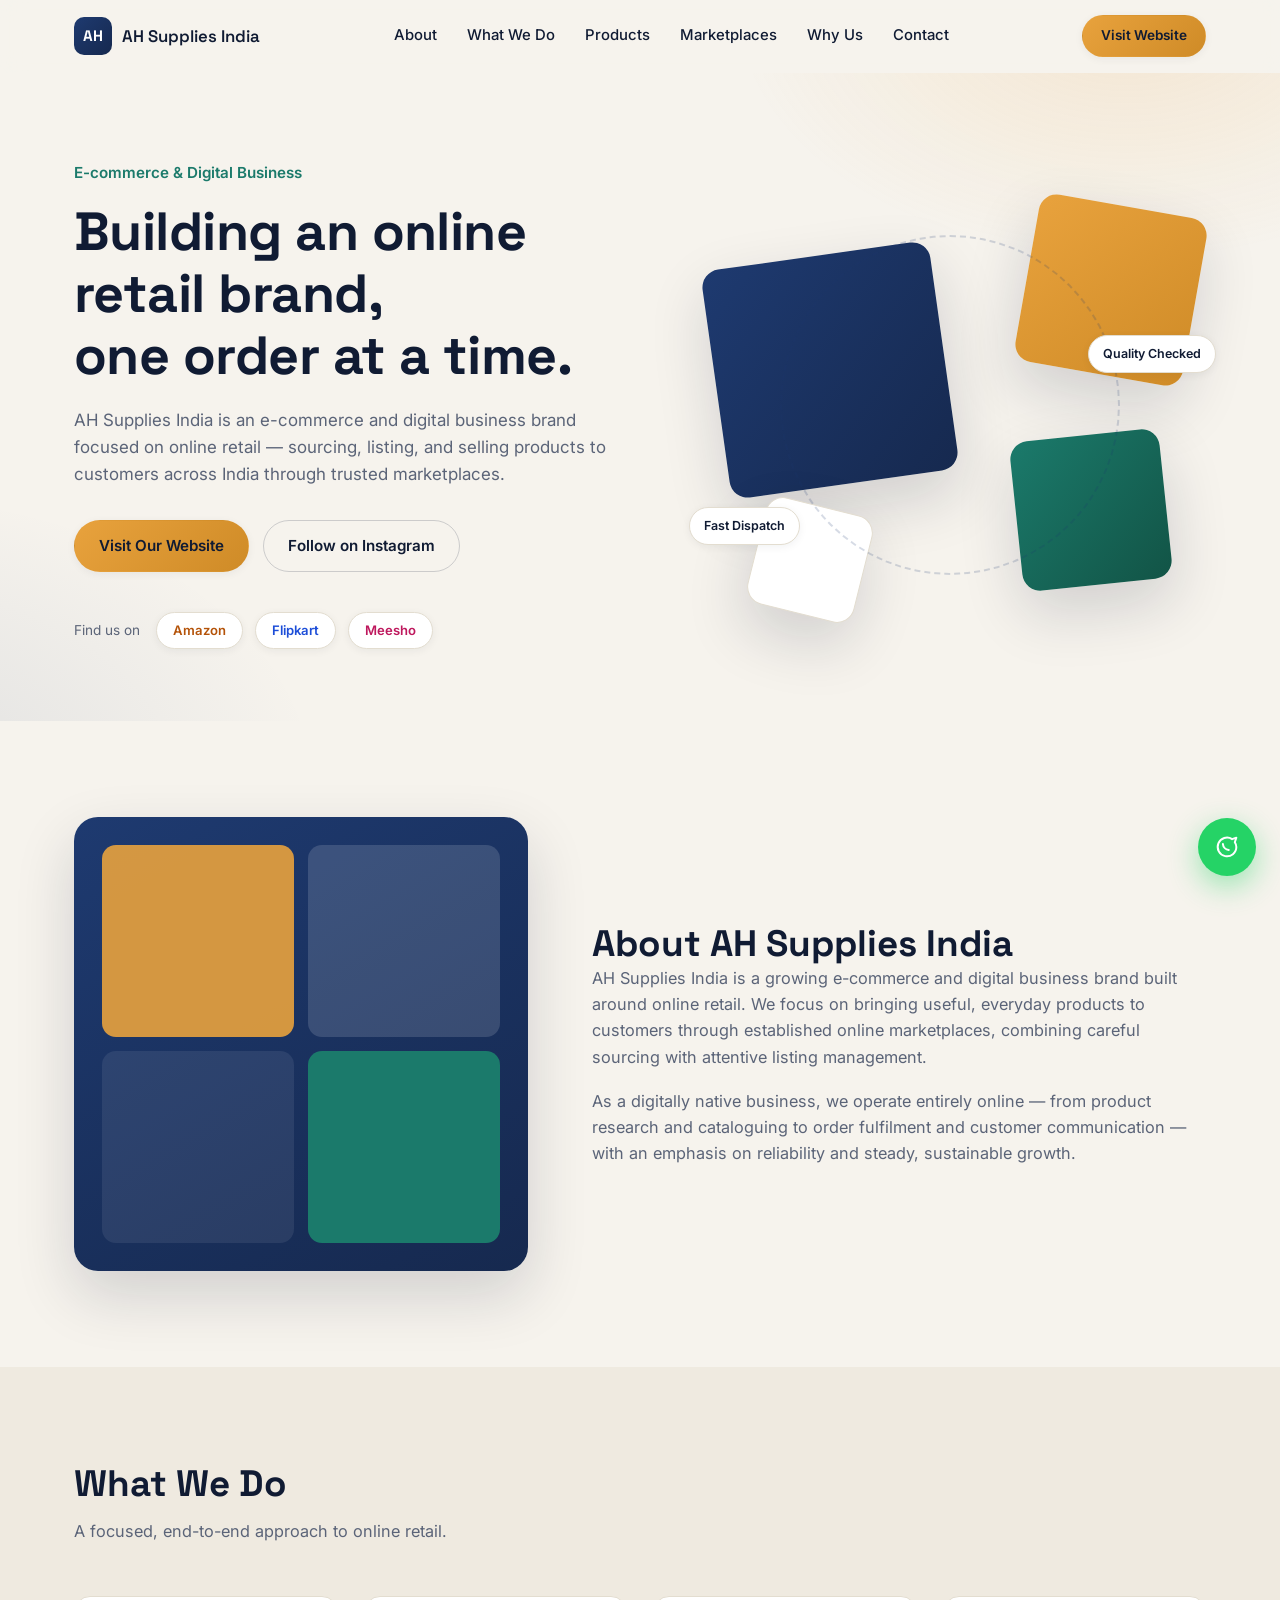
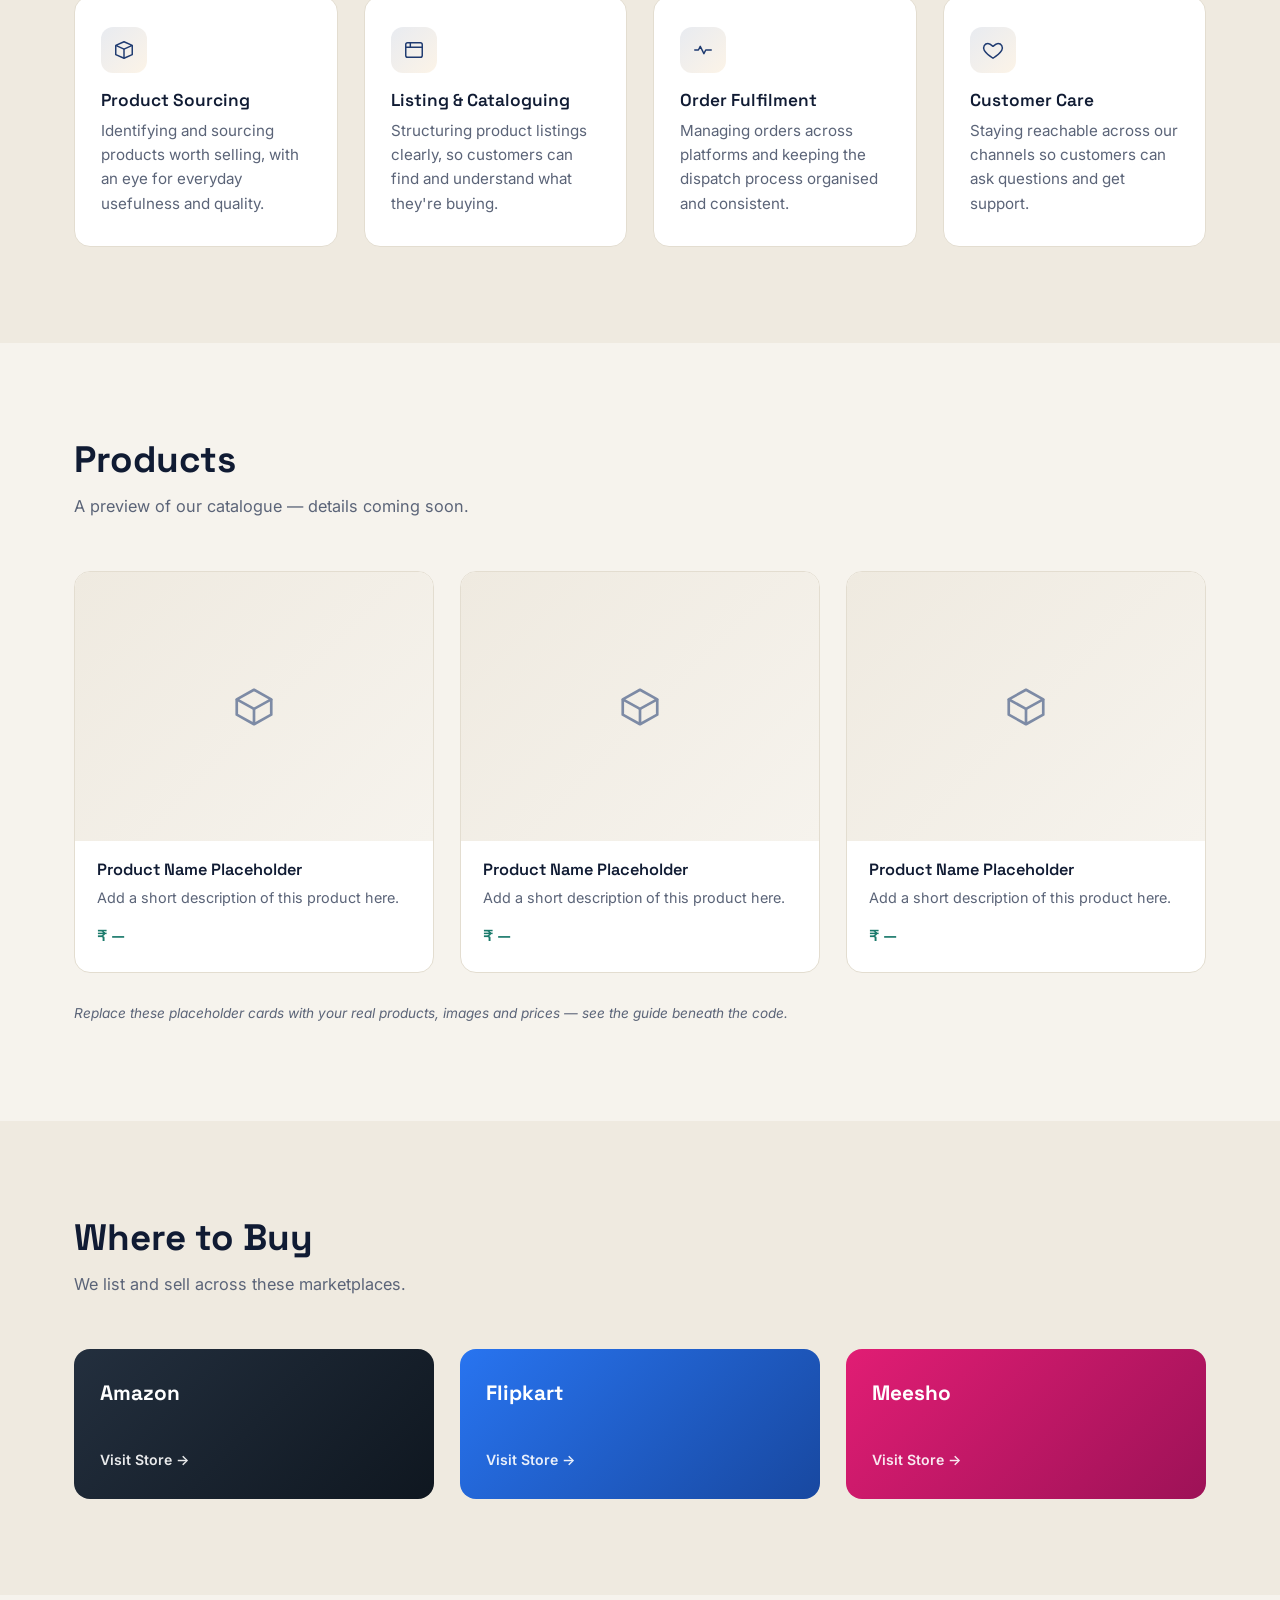
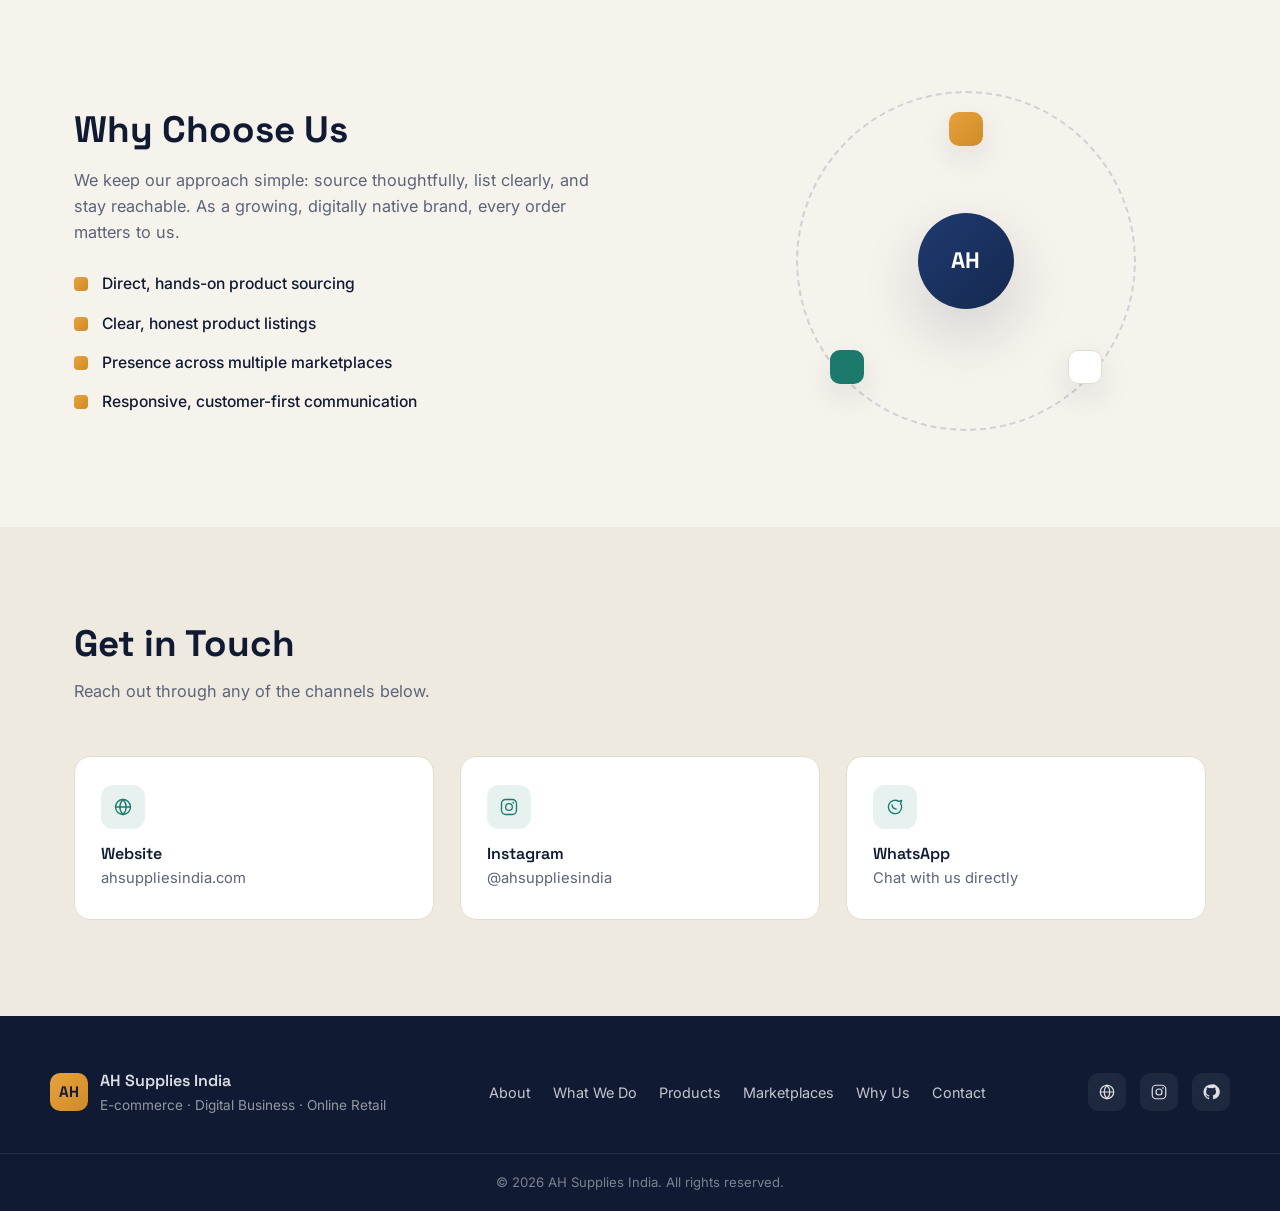
==== index.html @ 6219dcdc "Add files via upload" ====
<!DOCTYPE html>
<html lang="en">
<head>
<meta charset="UTF-8">
<meta name="viewport" content="width=device-width, initial-scale=1.0">
<title>AH Supplies India | E-commerce · Digital Business · Online Retail</title>
<meta name="description" content="AH Supplies India — an e-commerce and digital business brand focused on online retail across leading marketplaces.">

<link rel="preconnect" href="https://fonts.googleapis.com">
<link rel="preconnect" href="https://fonts.gstatic.com" crossorigin>
<link href="https://fonts.googleapis.com/css2?family=Space+Grotesk:wght@500;600;700&family=Inter:wght@400;500;600;700&display=swap" rel="stylesheet">

<link rel="stylesheet" href="style.css">
</head>
<body>

<!-- ================= NAVBAR ================= -->
<header class="navbar" id="navbar">
  <div class="container navbar__inner">
    <a href="#top" class="brand">
      <span class="brand__mark">AH</span>
      <span class="brand__name">AH Supplies India</span>
    </a>

    <nav class="nav-links" id="navLinks">
      <a href="#about">About</a>
      <a href="#what-we-do">What We Do</a>
      <a href="#products">Products</a>
      <a href="#marketplaces">Marketplaces</a>
      <a href="#why-us">Why Us</a>
      <a href="#contact">Contact</a>
    </nav>

    <div class="navbar__actions">
      <a href="https://ahsuppliesindia.com/" target="_blank" rel="noopener" class="btn btn--primary btn--sm">Visit Website</a>
      <button class="nav-toggle" id="navToggle" aria-label="Toggle menu" aria-expanded="false">
        <span></span><span></span><span></span>
      </button>
    </div>
  </div>
</header>

<main id="top">

  <!-- ================= HERO ================= -->
  <section class="hero">
    <div class="container hero__inner">
      <div class="hero__content reveal">
        <p class="hero__eyebrow">E-commerce &amp; Digital Business</p>
        <h1 class="hero__title">
          Building an online retail brand,<br>
          one order at a time.
        </h1>
        <p class="hero__subtitle">
          AH Supplies India is an e-commerce and digital business brand focused on
          online retail — sourcing, listing, and selling products to customers
          across India through trusted marketplaces.
        </p>
        <div class="hero__ctas">
          <a href="https://ahsuppliesindia.com/" target="_blank" rel="noopener" class="btn btn--primary">
            Visit Our Website
          </a>
          <a href="https://www.instagram.com/ahsuppliesindia/" target="_blank" rel="noopener" class="btn btn--ghost">
            Follow on Instagram
          </a>
        </div>

        <div class="hero__platforms">
          <span class="hero__platforms-label">Find us on</span>
          <div class="platform-chip platform-chip--amazon">Amazon</div>
          <div class="platform-chip platform-chip--flipkart">Flipkart</div>
          <div class="platform-chip platform-chip--meesho">Meesho</div>
        </div>
      </div>

      <div class="hero__art reveal" aria-hidden="true">
        <div class="stack">
          <div class="box box--a"></div>
          <div class="box box--b"></div>
          <div class="box box--c"></div>
          <div class="box box--d"></div>
          <div class="ring"></div>
          <div class="tag tag--1">Fast Dispatch</div>
          <div class="tag tag--2">Quality Checked</div>
        </div>
      </div>
    </div>
  </section>

  <!-- ================= ABOUT ================= -->
  <section class="section" id="about">
    <div class="container about__grid">
      <div class="about__figure reveal" aria-hidden="true">
        <div class="figure-frame">
          <div class="figure-grid">
            <span></span><span></span><span></span><span></span>
          </div>
        </div>
      </div>
      <div class="about__text reveal">
        <h2 class="section__title">About AH Supplies India</h2>
        <p>
          AH Supplies India is a growing e-commerce and digital business brand
          built around online retail. We focus on bringing useful, everyday
          products to customers through established online marketplaces,
          combining careful sourcing with attentive listing management.
        </p>
        <p>
          As a digitally native business, we operate entirely online —
          from product research and cataloguing to order fulfilment and
          customer communication — with an emphasis on reliability and
          steady, sustainable growth.
        </p>
      </div>
    </div>
  </section>

  <!-- ================= WHAT WE DO ================= -->
  <section class="section section--alt" id="what-we-do">
    <div class="container">
      <div class="section__head reveal">
        <h2 class="section__title">What We Do</h2>
        <p class="section__lede">A focused, end-to-end approach to online retail.</p>
      </div>

      <div class="grid grid--4">
        <div class="card reveal">
          <div class="card__icon" aria-hidden="true">
            <svg viewBox="0 0 24 24" fill="none"><path d="M3 7l9-4 9 4-9 4-9-4Z" stroke="currentColor" stroke-width="1.6" stroke-linejoin="round"/><path d="M3 7v10l9 4 9-4V7" stroke="currentColor" stroke-width="1.6" stroke-linejoin="round"/><path d="M12 11v10" stroke="currentColor" stroke-width="1.6"/></svg>
          </div>
          <h3>Product Sourcing</h3>
          <p>Identifying and sourcing products worth selling, with an eye for everyday usefulness and quality.</p>
        </div>

        <div class="card reveal">
          <div class="card__icon" aria-hidden="true">
            <svg viewBox="0 0 24 24" fill="none"><rect x="3" y="4" width="18" height="16" rx="2" stroke="currentColor" stroke-width="1.6"/><path d="M3 9h18M8 4v5" stroke="currentColor" stroke-width="1.6"/></svg>
          </div>
          <h3>Listing &amp; Cataloguing</h3>
          <p>Structuring product listings clearly, so customers can find and understand what they're buying.</p>
        </div>

        <div class="card reveal">
          <div class="card__icon" aria-hidden="true">
            <svg viewBox="0 0 24 24" fill="none"><path d="M3 12h4l2-4 4 8 2-4h6" stroke="currentColor" stroke-width="1.6" stroke-linecap="round" stroke-linejoin="round"/></svg>
          </div>
          <h3>Order Fulfilment</h3>
          <p>Managing orders across platforms and keeping the dispatch process organised and consistent.</p>
        </div>

        <div class="card reveal">
          <div class="card__icon" aria-hidden="true">
            <svg viewBox="0 0 24 24" fill="none"><path d="M12 21s-7-4.35-9.5-8.5C.5 8.5 3 5 6.5 5c2 0 3.2 1 5.5 3 2.3-2 3.5-3 5.5-3 3.5 0 6 3.5 4 7.5C19 16.65 12 21 12 21Z" stroke="currentColor" stroke-width="1.6" stroke-linejoin="round"/></svg>
          </div>
          <h3>Customer Care</h3>
          <p>Staying reachable across our channels so customers can ask questions and get support.</p>
        </div>
      </div>
    </div>
  </section>

  <!-- ================= PRODUCTS ================= -->
  <section class="section" id="products">
    <div class="container">
      <div class="section__head reveal">
        <h2 class="section__title">Products</h2>
        <p class="section__lede">A preview of our catalogue — details coming soon.</p>
      </div>

      <div class="grid grid--3">
        <div class="product-card reveal">
          <div class="product-card__img" aria-hidden="true">
            <svg viewBox="0 0 24 24" fill="none"><path d="M21 8 12 3 3 8l9 5 9-5Z" stroke="currentColor" stroke-width="1.4" stroke-linejoin="round"/><path d="M3 8v8l9 5 9-5V8M12 13v8" stroke="currentColor" stroke-width="1.4" stroke-linejoin="round"/></svg>
          </div>
          <div class="product-card__body">
            <h3>Product Name Placeholder</h3>
            <p>Add a short description of this product here.</p>
            <span class="product-card__price">₹ —</span>
          </div>
        </div>

        <div class="product-card reveal">
          <div class="product-card__img" aria-hidden="true">
            <svg viewBox="0 0 24 24" fill="none"><path d="M21 8 12 3 3 8l9 5 9-5Z" stroke="currentColor" stroke-width="1.4" stroke-linejoin="round"/><path d="M3 8v8l9 5 9-5V8M12 13v8" stroke="currentColor" stroke-width="1.4" stroke-linejoin="round"/></svg>
          </div>
          <div class="product-card__body">
            <h3>Product Name Placeholder</h3>
            <p>Add a short description of this product here.</p>
            <span class="product-card__price">₹ —</span>
          </div>
        </div>

        <div class="product-card reveal">
          <div class="product-card__img" aria-hidden="true">
            <svg viewBox="0 0 24 24" fill="none"><path d="M21 8 12 3 3 8l9 5 9-5Z" stroke="currentColor" stroke-width="1.4" stroke-linejoin="round"/><path d="M3 8v8l9 5 9-5V8M12 13v8" stroke="currentColor" stroke-width="1.4" stroke-linejoin="round"/></svg>
          </div>
          <div class="product-card__body">
            <h3>Product Name Placeholder</h3>
            <p>Add a short description of this product here.</p>
            <span class="product-card__price">₹ —</span>
          </div>
        </div>
      </div>
      <p class="products__note">Replace these placeholder cards with your real products, images and prices — see the guide beneath the code.</p>
    </div>
  </section>

  <!-- ================= MARKETPLACES ================= -->
  <section class="section section--alt" id="marketplaces">
    <div class="container">
      <div class="section__head reveal">
        <h2 class="section__title">Where to Buy</h2>
        <p class="section__lede">We list and sell across these marketplaces.</p>
      </div>

      <div class="grid grid--3">
        <a href="https://www.amazon.in/dp/B0H2SLJCSX" class="market-card market-card--amazon reveal">
          <span class="market-card__name">Amazon</span>
          <span class="market-card__cta">Visit Store →</span>
        </a>
        <a href="https://www.flipkart.com/ahsupplies-finger-counter-black-digital-tally/p/itma5fe77f06e3a2?pid=TYCHKGF3YCMG3KFB" class="market-card market-card--flipkart reveal">
          <span class="market-card__name">Flipkart</span>
          <span class="market-card__cta">Visit Store →</span>
        </a>
        <a href="https://www.meesho.com/AHSUPPLIES?_ms=3.0.1" class="market-card market-card--meesho reveal">
          <span class="market-card__name">Meesho</span>
          <span class="market-card__cta">Visit Store →</span>
        </a>
      </div>
    </div>
  </section>

  <!-- ================= WHY CHOOSE US ================= -->
  <section class="section" id="why-us">
    <div class="container why__grid">
      <div class="why__text reveal">
        <h2 class="section__title">Why Choose Us</h2>
        <p>
          We keep our approach simple: source thoughtfully, list clearly,
          and stay reachable. As a growing, digitally native brand, every
          order matters to us.
        </p>
        <ul class="why__list">
          <li>Direct, hands-on product sourcing</li>
          <li>Clear, honest product listings</li>
          <li>Presence across multiple marketplaces</li>
          <li>Responsive, customer-first communication</li>
        </ul>
      </div>
      <div class="why__figure reveal" aria-hidden="true">
        <div class="orbit">
          <div class="orbit__core">AH</div>
          <div class="orbit__node orbit__node--1"></div>
          <div class="orbit__node orbit__node--2"></div>
          <div class="orbit__node orbit__node--3"></div>
        </div>
      </div>
    </div>
  </section>

  <!-- ================= CONTACT ================= -->
  <section class="section section--alt" id="contact">
    <div class="container">
      <div class="section__head reveal">
        <h2 class="section__title">Get in Touch</h2>
        <p class="section__lede">Reach out through any of the channels below.</p>
      </div>

      <div class="grid grid--3 contact__grid">
        <a href="https://ahsuppliesindia.com/" target="_blank" rel="noopener" class="contact-card reveal">
          <div class="contact-card__icon" aria-hidden="true">
            <svg viewBox="0 0 24 24" fill="none"><circle cx="12" cy="12" r="9" stroke="currentColor" stroke-width="1.6"/><path d="M3 12h18M12 3c2.5 2.6 3.8 5.8 3.8 9S14.5 18.4 12 21c-2.5-2.6-3.8-5.8-3.8-9S9.5 5.6 12 3Z" stroke="currentColor" stroke-width="1.6"/></svg>
          </div>
          <h3>Website</h3>
          <p>ahsuppliesindia.com</p>
        </a>

        <a href="https://www.instagram.com/ahsuppliesindia/" target="_blank" rel="noopener" class="contact-card reveal">
          <div class="contact-card__icon" aria-hidden="true">
            <svg viewBox="0 0 24 24" fill="none"><rect x="3" y="3" width="18" height="18" rx="5" stroke="currentColor" stroke-width="1.6"/><circle cx="12" cy="12" r="4" stroke="currentColor" stroke-width="1.6"/><circle cx="17.2" cy="6.8" r="1.1" fill="currentColor"/></svg>
          </div>
          <h3>Instagram</h3>
          <p>@ahsuppliesindia</p>
        </a>

        <a href="#" id="whatsappContactLink" class="contact-card reveal">
          <div class="contact-card__icon" aria-hidden="true">
            <svg viewBox="0 0 24 24" fill="none"><path d="M20 12a8 8 0 1 1-3.6-6.7L20 4l-1.3 3.9A7.96 7.96 0 0 1 20 12Z" stroke="currentColor" stroke-width="1.6" stroke-linejoin="round"/><path d="M8.5 9.5c.2 2.6 2.4 4.8 5 5" stroke="currentColor" stroke-width="1.6" stroke-linecap="round"/></svg>
          </div>
          <h3>WhatsApp</h3>
          <p>Chat with us directly</p>
        </a>
      </div>
    </div>
  </section>

</main>

<!-- ================= FOOTER ================= -->
<footer class="footer">
  <div class="container footer__inner">
    <div class="footer__brand">
      <span class="brand__mark brand__mark--footer">AH</span>
      <div>
        <p class="footer__name">AH Supplies India</p>
        <p class="footer__tagline">E-commerce · Digital Business · Online Retail</p>
      </div>
    </div>

    <div class="footer__links">
      <a href="#about">About</a>
      <a href="#what-we-do">What We Do</a>
      <a href="#products">Products</a>
      <a href="#marketplaces">Marketplaces</a>
      <a href="#why-us">Why Us</a>
      <a href="#contact">Contact</a>
    </div>

    <div class="footer__social">
      <a href="https://ahsuppliesindia.com/" target="_blank" rel="noopener" aria-label="Website">
        <svg viewBox="0 0 24 24" fill="none"><circle cx="12" cy="12" r="9" stroke="currentColor" stroke-width="1.6"/><path d="M3 12h18M12 3c2.5 2.6 3.8 5.8 3.8 9S14.5 18.4 12 21c-2.5-2.6-3.8-5.8-3.8-9S9.5 5.6 12 3Z" stroke="currentColor" stroke-width="1.6"/></svg>
      </a>
      <a href="https://www.instagram.com/ahsuppliesindia/" target="_blank" rel="noopener" aria-label="Instagram">
        <svg viewBox="0 0 24 24" fill="none"><rect x="3" y="3" width="18" height="18" rx="5" stroke="currentColor" stroke-width="1.6"/><circle cx="12" cy="12" r="4" stroke="currentColor" stroke-width="1.6"/><circle cx="17.2" cy="6.8" r="1.1" fill="currentColor"/></svg>
      </a>
      <a href="https://github.com/tajuddinhussain/ah-supplies-india/" target="_blank" rel="noopener" aria-label="GitHub">
        <svg viewBox="0 0 24 24" fill="none"><path d="M12 2a10 10 0 0 0-3.2 19.5c.5.1.7-.2.7-.5v-1.8c-2.8.6-3.4-1.3-3.4-1.3-.5-1.1-1.1-1.5-1.1-1.5-.9-.6.1-.6.1-.6 1 .1 1.5 1 1.5 1 .9 1.5 2.3 1.1 2.9.8.1-.7.4-1.1.6-1.4-2.2-.2-4.6-1.1-4.6-5a3.9 3.9 0 0 1 1-2.7c-.1-.3-.5-1.3.1-2.6 0 0 .9-.3 2.9 1a10 10 0 0 1 5.2 0c2-1.3 2.9-1 2.9-1 .6 1.3.2 2.3.1 2.6a3.9 3.9 0 0 1 1 2.7c0 3.9-2.4 4.8-4.6 5 .4.3.7 1 .7 2v3c0 .3.2.6.7.5A10 10 0 0 0 12 2Z" fill="currentColor"/></svg>
      </a>
    </div>
  </div>
  <div class="footer__bottom">
    <div class="container">
      <p>&copy; <span id="year"></span> AH Supplies India. All rights reserved.</p>
    </div>
  </div>
</footer>

<!-- ================= WHATSAPP FLOAT ================= -->
<a href="#" id="whatsappFloat" class="whatsapp-float" target="_blank" rel="noopener" aria-label="Chat on WhatsApp">
  <svg viewBox="0 0 24 24" fill="none"><path d="M20 12a8 8 0 1 1-3.6-6.7L20 4l-1.3 3.9A7.96 7.96 0 0 1 20 12Z" stroke="currentColor" stroke-width="1.7" stroke-linejoin="round"/><path d="M8.5 9.5c.2 2.6 2.4 4.8 5 5" stroke="currentColor" stroke-width="1.7" stroke-linecap="round"/></svg>
</a>

<button id="scrollTop" class="scroll-top" aria-label="Back to top">
  <svg viewBox="0 0 24 24" fill="none"><path d="M12 19V5M5 12l7-7 7 7" stroke="currentColor" stroke-width="2" stroke-linecap="round" stroke-linejoin="round"/></svg>
</button>

<script src="script.js"></script>
</body>
</html>
---- style.css ----
/* ==========================================================
   AH SUPPLIES INDIA — Design tokens
   ========================================================== */
:root{
  --ink:        #101B33;
  --indigo:     #1E3A70;
  --indigo-700: #16294F;
  --amber:      #E8A23D;
  --amber-600:  #CF8B27;
  --teal:       #1B7A6B;
  --paper:      #F6F3ED;
  --paper-alt:  #EFEAE0;
  --surface:    #FFFFFF;
  --line:       #E3DDD0;
  --muted:      #5B6478;

  --font-display: 'Space Grotesk', 'Segoe UI', sans-serif;
  --font-body:    'Inter', 'Segoe UI', sans-serif;

  --radius-sm: 10px;
  --radius-md: 16px;
  --radius-lg: 24px;

  --shadow-sm: 0 2px 8px rgba(16,27,51,.06);
  --shadow-md: 0 12px 32px rgba(16,27,51,.10);
  --shadow-lg: 0 24px 60px rgba(16,27,51,.16);

  --ease: cubic-bezier(.22,1,.36,1);
}

*,*::before,*::after{ box-sizing:border-box; }
html{ scroll-behavior:smooth; scroll-padding-top:84px; }
body{
  margin:0;
  font-family:var(--font-body);
  background:var(--paper);
  color:var(--ink);
  line-height:1.6;
  -webkit-font-smoothing:antialiased;
}
img,svg{ display:block; max-width:100%; }
a{ color:inherit; text-decoration:none; }
ul{ margin:0; padding:0; list-style:none; }
h1,h2,h3{ font-family:var(--font-display); margin:0; line-height:1.15; color:var(--ink); }
p{ margin:0; }

.container{
  width:100%;
  max-width:1180px;
  margin:0 auto;
  padding:0 24px;
}

@media (prefers-reduced-motion: reduce){
  *{ animation-duration:.01ms !important; animation-iteration-count:1 !important; transition-duration:.01ms !important; scroll-behavior:auto !important; }
}

/* ==========================================================
   Buttons
   ========================================================== */
.btn{
  display:inline-flex;
  align-items:center;
  justify-content:center;
  gap:8px;
  padding:13px 24px;
  border-radius:999px;
  font-weight:600;
  font-size:.95rem;
  border:1px solid transparent;
  cursor:pointer;
  transition:transform .25s var(--ease), box-shadow .25s var(--ease), background .25s var(--ease), color .25s var(--ease);
  white-space:nowrap;
}
.btn--primary{
  background:linear-gradient(135deg,var(--amber),var(--amber-600));
  color:var(--ink);
  box-shadow:var(--shadow-sm);
}
.btn--primary:hover{ transform:translateY(-2px); box-shadow:var(--shadow-md); }
.btn--ghost{
  background:transparent;
  border-color:rgba(16,27,51,.18);
  color:var(--ink);
}
.btn--ghost:hover{ border-color:var(--indigo); background:rgba(30,58,112,.05); transform:translateY(-2px); }
.btn--sm{ padding:9px 18px; font-size:.85rem; }

/* ==========================================================
   Navbar
   ========================================================== */
.navbar{
  position:sticky;
  top:0;
  z-index:100;
  background:rgba(246,243,237,.82);
  backdrop-filter:blur(12px) saturate(140%);
  border-bottom:1px solid transparent;
  transition:border-color .3s var(--ease), box-shadow .3s var(--ease);
}
.navbar.is-scrolled{
  border-bottom-color:var(--line);
  box-shadow:0 4px 24px rgba(16,27,51,.06);
}
.navbar__inner{
  display:flex;
  align-items:center;
  justify-content:space-between;
  height:72px;
  gap:24px;
}
.brand{ display:flex; align-items:center; gap:10px; }
.brand__mark{
  display:grid; place-items:center;
  width:38px; height:38px;
  border-radius:10px;
  background:linear-gradient(135deg,var(--indigo),var(--indigo-700));
  color:#fff;
  font-family:var(--font-display);
  font-weight:700;
  font-size:.95rem;
  letter-spacing:.02em;
}
.brand__name{ font-family:var(--font-display); font-weight:600; font-size:1.05rem; }

.nav-links{ display:flex; align-items:center; gap:30px; }
.nav-links a{
  position:relative;
  font-size:.93rem;
  font-weight:500;
  color:var(--ink);
  padding:6px 0;
}
.nav-links a::after{
  content:'';
  position:absolute; left:0; bottom:0;
  width:0; height:2px;
  background:var(--amber);
  transition:width .25s var(--ease);
}
.nav-links a:hover::after{ width:100%; }

.navbar__actions{ display:flex; align-items:center; gap:14px; }

.nav-toggle{
  display:none;
  flex-direction:column;
  justify-content:center;
  gap:5px;
  width:38px; height:38px;
  background:none; border:none; cursor:pointer;
  padding:0;
}
.nav-toggle span{
  display:block; height:2px; width:100%;
  background:var(--ink);
  border-radius:2px;
  transition:transform .25s var(--ease), opacity .25s var(--ease);
}
.nav-toggle[aria-expanded="true"] span:nth-child(1){ transform:translateY(7px) rotate(45deg); }
.nav-toggle[aria-expanded="true"] span:nth-child(2){ opacity:0; }
.nav-toggle[aria-expanded="true"] span:nth-child(3){ transform:translateY(-7px) rotate(-45deg); }

/* ==========================================================
   Hero
   ========================================================== */
.hero{
  position:relative;
  padding:88px 0 72px;
  overflow:hidden;
  background:
    radial-gradient(560px 360px at 88% -10%, rgba(232,162,61,.16), transparent 70%),
    radial-gradient(640px 420px at -10% 110%, rgba(30,58,112,.10), transparent 70%);
}
.hero__inner{
  display:grid;
  grid-template-columns:1.05fr .95fr;
  align-items:center;
  gap:56px;
}
.hero__eyebrow{
  font-size:.95rem;
  font-weight:600;
  color:var(--teal);
  margin-bottom:16px;
}
.hero__title{
  font-size:clamp(2.1rem, 4.2vw, 3.4rem);
  font-weight:700;
  letter-spacing:-.01em;
}
.hero__subtitle{
  margin-top:20px;
  max-width:52ch;
  font-size:1.06rem;
  color:var(--muted);
}
.hero__ctas{ display:flex; flex-wrap:wrap; gap:14px; margin-top:32px; }

.hero__platforms{
  display:flex; align-items:center; flex-wrap:wrap;
  gap:12px; margin-top:40px;
}
.hero__platforms-label{ font-size:.85rem; color:var(--muted); margin-right:4px; }
.platform-chip{
  padding:7px 16px;
  border-radius:999px;
  font-size:.82rem;
  font-weight:600;
  background:var(--surface);
  border:1px solid var(--line);
  box-shadow:var(--shadow-sm);
}
.platform-chip--amazon{ color:#B45309; }
.platform-chip--flipkart{ color:#1D4ED8; }
.platform-chip--meesho{ color:#BE185D; }

/* Hero art: abstract package stack */
.hero__art{ position:relative; height:420px; }
.stack{ position:relative; width:100%; height:100%; }
.box{
  position:absolute;
  border-radius:18px;
  box-shadow:var(--shadow-lg);
}
.box--a{
  width:230px; height:230px;
  left:20px; top:60px;
  background:linear-gradient(135deg,var(--indigo),var(--indigo-700));
  transform:rotate(-8deg);
}
.box--b{
  width:170px; height:170px;
  right:10px; top:10px;
  background:linear-gradient(135deg,var(--amber),var(--amber-600));
  transform:rotate(10deg);
}
.box--c{
  width:150px; height:150px;
  right:40px; bottom:30px;
  background:linear-gradient(135deg,var(--teal),#125446);
  transform:rotate(-6deg);
}
.box--d{
  width:110px; height:110px;
  left:60px; bottom:0;
  background:var(--surface);
  border:1px solid var(--line);
  transform:rotate(14deg);
}
.ring{
  position:absolute;
  width:340px; height:340px;
  border:2px dashed rgba(30,58,112,.18);
  border-radius:50%;
  left:50%; top:50%;
  transform:translate(-50%,-50%);
}
.tag{
  position:absolute;
  background:var(--surface);
  border:1px solid var(--line);
  border-radius:999px;
  padding:8px 14px;
  font-size:.78rem;
  font-weight:600;
  box-shadow:var(--shadow-sm);
  color:var(--ink);
}
.tag--1{ left:-6px; bottom:70px; }
.tag--2{ right:-10px; top:140px; }

/* ==========================================================
   Sections (shared)
   ========================================================== */
.section{ padding:96px 0; }
.section--alt{ background:var(--paper-alt); }
.section__head{ max-width:640px; margin-bottom:52px; }
.section__title{ font-size:clamp(1.7rem,3vw,2.3rem); font-weight:700; }
.section__lede{ margin-top:12px; color:var(--muted); font-size:1.02rem; }

/* ==========================================================
   About
   ========================================================== */
.about__grid{
  display:grid;
  grid-template-columns:.85fr 1.15fr;
  gap:64px;
  align-items:center;
}
.about__text p{ color:var(--muted); margin-bottom:18px; font-size:1.02rem; }
.about__text p:last-child{ margin-bottom:0; }

.figure-frame{
  aspect-ratio:1/1;
  border-radius:var(--radius-lg);
  background:linear-gradient(150deg,var(--indigo),var(--indigo-700));
  display:grid; place-items:center;
  box-shadow:var(--shadow-lg);
  padding:28px;
}
.figure-grid{
  width:100%; height:100%;
  display:grid;
  grid-template-columns:1fr 1fr;
  grid-template-rows:1fr 1fr;
  gap:14px;
}
.figure-grid span{ border-radius:14px; }
.figure-grid span:nth-child(1){ background:rgba(232,162,61,.9); }
.figure-grid span:nth-child(2){ background:rgba(255,255,255,.14); }
.figure-grid span:nth-child(3){ background:rgba(255,255,255,.08); }
.figure-grid span:nth-child(4){ background:var(--teal); }

/* ==========================================================
   Grids & Cards
   ========================================================== */
.grid{ display:grid; gap:26px; }
.grid--4{ grid-template-columns:repeat(4,1fr); }
.grid--3{ grid-template-columns:repeat(3,1fr); }

.card{
  background:var(--surface);
  border:1px solid var(--line);
  border-radius:var(--radius-md);
  padding:30px 26px;
  transition:transform .3s var(--ease), box-shadow .3s var(--ease), border-color .3s var(--ease);
}
.card:hover{ transform:translateY(-6px); box-shadow:var(--shadow-md); border-color:transparent; }
.card__icon{
  width:46px; height:46px;
  border-radius:12px;
  display:grid; place-items:center;
  background:linear-gradient(135deg, rgba(30,58,112,.1), rgba(232,162,61,.12));
  color:var(--indigo);
  margin-bottom:18px;
}
.card__icon svg{ width:22px; height:22px; }
.card h3{ font-size:1.08rem; font-weight:600; margin-bottom:8px; }
.card p{ color:var(--muted); font-size:.95rem; }

/* Product cards */
.product-card{
  background:var(--surface);
  border:1px solid var(--line);
  border-radius:var(--radius-md);
  overflow:hidden;
  transition:transform .3s var(--ease), box-shadow .3s var(--ease);
}
.product-card:hover{ transform:translateY(-6px); box-shadow:var(--shadow-md); }
.product-card__img{
  aspect-ratio:4/3;
  display:grid; place-items:center;
  background:linear-gradient(135deg,var(--paper-alt),var(--paper));
  color:var(--indigo);
}
.product-card__img svg{ width:46px; height:46px; opacity:.55; }
.product-card__body{ padding:20px 22px 24px; }
.product-card__body h3{ font-size:1.02rem; font-weight:600; margin-bottom:6px; }
.product-card__body p{ color:var(--muted); font-size:.9rem; margin-bottom:14px; }
.product-card__price{ font-family:var(--font-display); font-weight:600; color:var(--teal); }

.products__note{
  margin-top:30px;
  font-size:.85rem;
  color:var(--muted);
  font-style:italic;
}
.products__note code{
  background:var(--surface);
  border:1px solid var(--line);
  border-radius:6px;
  padding:1px 6px;
  font-style:normal;
}

/* Marketplace cards */
.market-card{
  position:relative;
  display:flex;
  flex-direction:column;
  justify-content:space-between;
  min-height:150px;
  padding:28px 26px;
  border-radius:var(--radius-md);
  color:#fff;
  overflow:hidden;
  transition:transform .3s var(--ease), box-shadow .3s var(--ease);
}
.market-card:hover{ transform:translateY(-6px); box-shadow:var(--shadow-lg); }
.market-card__name{ font-family:var(--font-display); font-size:1.3rem; font-weight:700; }
.market-card__cta{ font-size:.88rem; font-weight:600; opacity:.9; }
.market-card--amazon{ background:linear-gradient(135deg,#232F3E,#0F1720); }
.market-card--flipkart{ background:linear-gradient(135deg,#2874F0,#1848A0); }
.market-card--meesho{ background:linear-gradient(135deg,#E11D74,#9D1257); }

/* Contact cards */
.contact__grid{ margin-top:8px; }
.contact-card{
  background:var(--surface);
  border:1px solid var(--line);
  border-radius:var(--radius-md);
  padding:28px 26px;
  transition:transform .3s var(--ease), box-shadow .3s var(--ease), border-color .3s var(--ease);
}
.contact-card:hover{ transform:translateY(-6px); box-shadow:var(--shadow-md); border-color:transparent; }
.contact-card__icon{
  width:44px; height:44px;
  border-radius:12px;
  display:grid; place-items:center;
  background:rgba(27,122,107,.1);
  color:var(--teal);
  margin-bottom:16px;
}
.contact-card__icon svg{ width:20px; height:20px; }
.contact-card h3{ font-size:1rem; font-weight:600; margin-bottom:4px; }
.contact-card p{ color:var(--muted); font-size:.92rem; }

/* ==========================================================
   Why Choose Us
   ========================================================== */
.why__grid{
  display:grid;
  grid-template-columns:1.1fr .9fr;
  gap:64px;
  align-items:center;
}
.why__text p{ color:var(--muted); font-size:1.02rem; margin-top:16px; max-width:52ch; }
.why__list{ margin-top:26px; display:flex; flex-direction:column; gap:14px; }
.why__list li{
  position:relative;
  padding-left:28px;
  font-weight:500;
  font-size:.98rem;
}
.why__list li::before{
  content:'';
  position:absolute; left:0; top:6px;
  width:14px; height:14px;
  border-radius:4px;
  background:linear-gradient(135deg,var(--amber),var(--amber-600));
}

.orbit{
  position:relative;
  aspect-ratio:1/1;
  max-width:340px;
  margin:0 auto;
}
.orbit__core{
  position:absolute; inset:0;
  margin:auto;
  width:96px; height:96px;
  border-radius:50%;
  background:linear-gradient(135deg,var(--indigo),var(--indigo-700));
  color:#fff;
  display:grid; place-items:center;
  font-family:var(--font-display);
  font-weight:700;
  font-size:1.4rem;
  box-shadow:var(--shadow-lg);
  z-index:2;
}
.orbit::before{
  content:'';
  position:absolute; inset:0;
  border:2px dashed rgba(30,58,112,.18);
  border-radius:50%;
}
.orbit__node{
  position:absolute;
  width:34px; height:34px;
  border-radius:10px;
  box-shadow:var(--shadow-md);
}
.orbit__node--1{ top:6%; left:50%; transform:translateX(-50%); background:linear-gradient(135deg,var(--amber),var(--amber-600)); }
.orbit__node--2{ bottom:14%; left:10%; background:var(--teal); }
.orbit__node--3{ bottom:14%; right:10%; background:var(--surface); border:1px solid var(--line); }

/* ==========================================================
   Footer
   ========================================================== */
.footer{ background:var(--ink); color:rgba(255,255,255,.86); }
.footer__inner{
  display:flex;
  flex-wrap:wrap;
  gap:36px;
  align-items:center;
  justify-content:space-between;
  padding:52px 0 36px;
}
.footer__brand{ display:flex; align-items:center; gap:12px; }
.brand__mark--footer{ background:linear-gradient(135deg,var(--amber),var(--amber-600)); color:var(--ink); }
.footer__name{ font-family:var(--font-display); font-weight:600; }
.footer__tagline{ font-size:.85rem; color:rgba(255,255,255,.55); margin-top:2px; }
.footer__links{ display:flex; flex-wrap:wrap; gap:22px; }
.footer__links a{ font-size:.9rem; color:rgba(255,255,255,.75); transition:color .2s; }
.footer__links a:hover{ color:var(--amber); }
.footer__social{ display:flex; gap:14px; }
.footer__social a{
  width:38px; height:38px;
  border-radius:10px;
  display:grid; place-items:center;
  background:rgba(255,255,255,.06);
  color:rgba(255,255,255,.85);
  transition:background .2s, transform .2s;
}
.footer__social a:hover{ background:var(--amber); color:var(--ink); transform:translateY(-3px); }
.footer__social svg{ width:18px; height:18px; }
.footer__bottom{
  border-top:1px solid rgba(255,255,255,.08);
  padding:18px 0;
}
.footer__bottom p{ font-size:.82rem; color:rgba(255,255,255,.45); text-align:center; }

/* ==========================================================
   Floating WhatsApp + Scroll-top
   ========================================================== */
.whatsapp-float{
  position:fixed;
  right:24px; bottom:24px;
  width:58px; height:58px;
  border-radius:50%;
  background:#25D366;
  color:#fff;
  display:grid; place-items:center;
  box-shadow:0 10px 30px rgba(37,211,102,.45);
  z-index:200;
  animation:wa-pulse 2.4s ease-out 1.2s 2;
}
.whatsapp-float svg{ width:28px; height:28px; }
.whatsapp-float:hover{ transform:scale(1.07); }
@keyframes wa-pulse{
  0%{ box-shadow:0 10px 30px rgba(37,211,102,.45), 0 0 0 0 rgba(37,211,102,.5); }
  70%{ box-shadow:0 10px 30px rgba(37,211,102,.45), 0 0 0 16px rgba(37,211,102,0); }
  100%{ box-shadow:0 10px 30px rgba(37,211,102,.45), 0 0 0 0 rgba(37,211,102,0); }
}

.scroll-top{
  position:fixed;
  right:24px; bottom:92px;
  width:44px; height:44px;
  border-radius:50%;
  background:var(--surface);
  border:1px solid var(--line);
  color:var(--ink);
  display:grid; place-items:center;
  box-shadow:var(--shadow-md);
  cursor:pointer;
  z-index:200;
  opacity:0; visibility:hidden;
  transform:translateY(10px);
  transition:opacity .25s var(--ease), transform .25s var(--ease), visibility .25s;
}
.scroll-top.is-visible{ opacity:1; visibility:visible; transform:translateY(0); }
.scroll-top svg{ width:18px; height:18px; }
.scroll-top:hover{ border-color:var(--indigo); color:var(--indigo); }

/* ==========================================================
   Scroll reveal
   ========================================================== */
.reveal{
  opacity:0;
  transform:translateY(18px);
  transition:opacity .7s var(--ease), transform .7s var(--ease);
}
.reveal.is-visible{ opacity:1; transform:translateY(0); }

/* ==========================================================
   Focus states (accessibility)
   ========================================================== */
a:focus-visible, button:focus-visible{
  outline:2px solid var(--indigo);
  outline-offset:3px;
  border-radius:6px;
}

/* ==========================================================
   Responsive
   ========================================================== */
@media (max-width:1024px){
  .grid--4{ grid-template-columns:repeat(2,1fr); }
  .hero__inner{ grid-template-columns:1fr; }
  .hero__art{ height:300px; order:-1; }
  .about__grid{ grid-template-columns:1fr; }
  .figure-frame{ max-width:380px; margin:0 auto; }
  .why__grid{ grid-template-columns:1fr; }
  .why__figure{ order:-1; }
}

@media (max-width:860px){
  .nav-links{
    position:fixed;
    top:72px; left:0; right:0;
    flex-direction:column;
    align-items:flex-start;
    gap:0;
    background:var(--surface);
    border-bottom:1px solid var(--line);
    box-shadow:var(--shadow-md);
    padding:8px 24px 18px;
    transform:translateY(-8px);
    opacity:0;
    visibility:hidden;
    transition:opacity .25s var(--ease), transform .25s var(--ease), visibility .25s;
  }
  .nav-links.is-open{ opacity:1; transform:translateY(0); visibility:visible; }
  .nav-links a{ width:100%; padding:12px 0; border-bottom:1px solid var(--line); }
  .nav-links a:last-child{ border-bottom:none; }
  .nav-toggle{ display:flex; }
  .navbar__actions .btn--sm{ display:none; }
}

@media (max-width:640px){
  .grid--4, .grid--3{ grid-template-columns:1fr; }
  .section{ padding:72px 0; }
  .hero{ padding:64px 0 56px; }
  .footer__inner{ flex-direction:column; align-items:flex-start; }
}
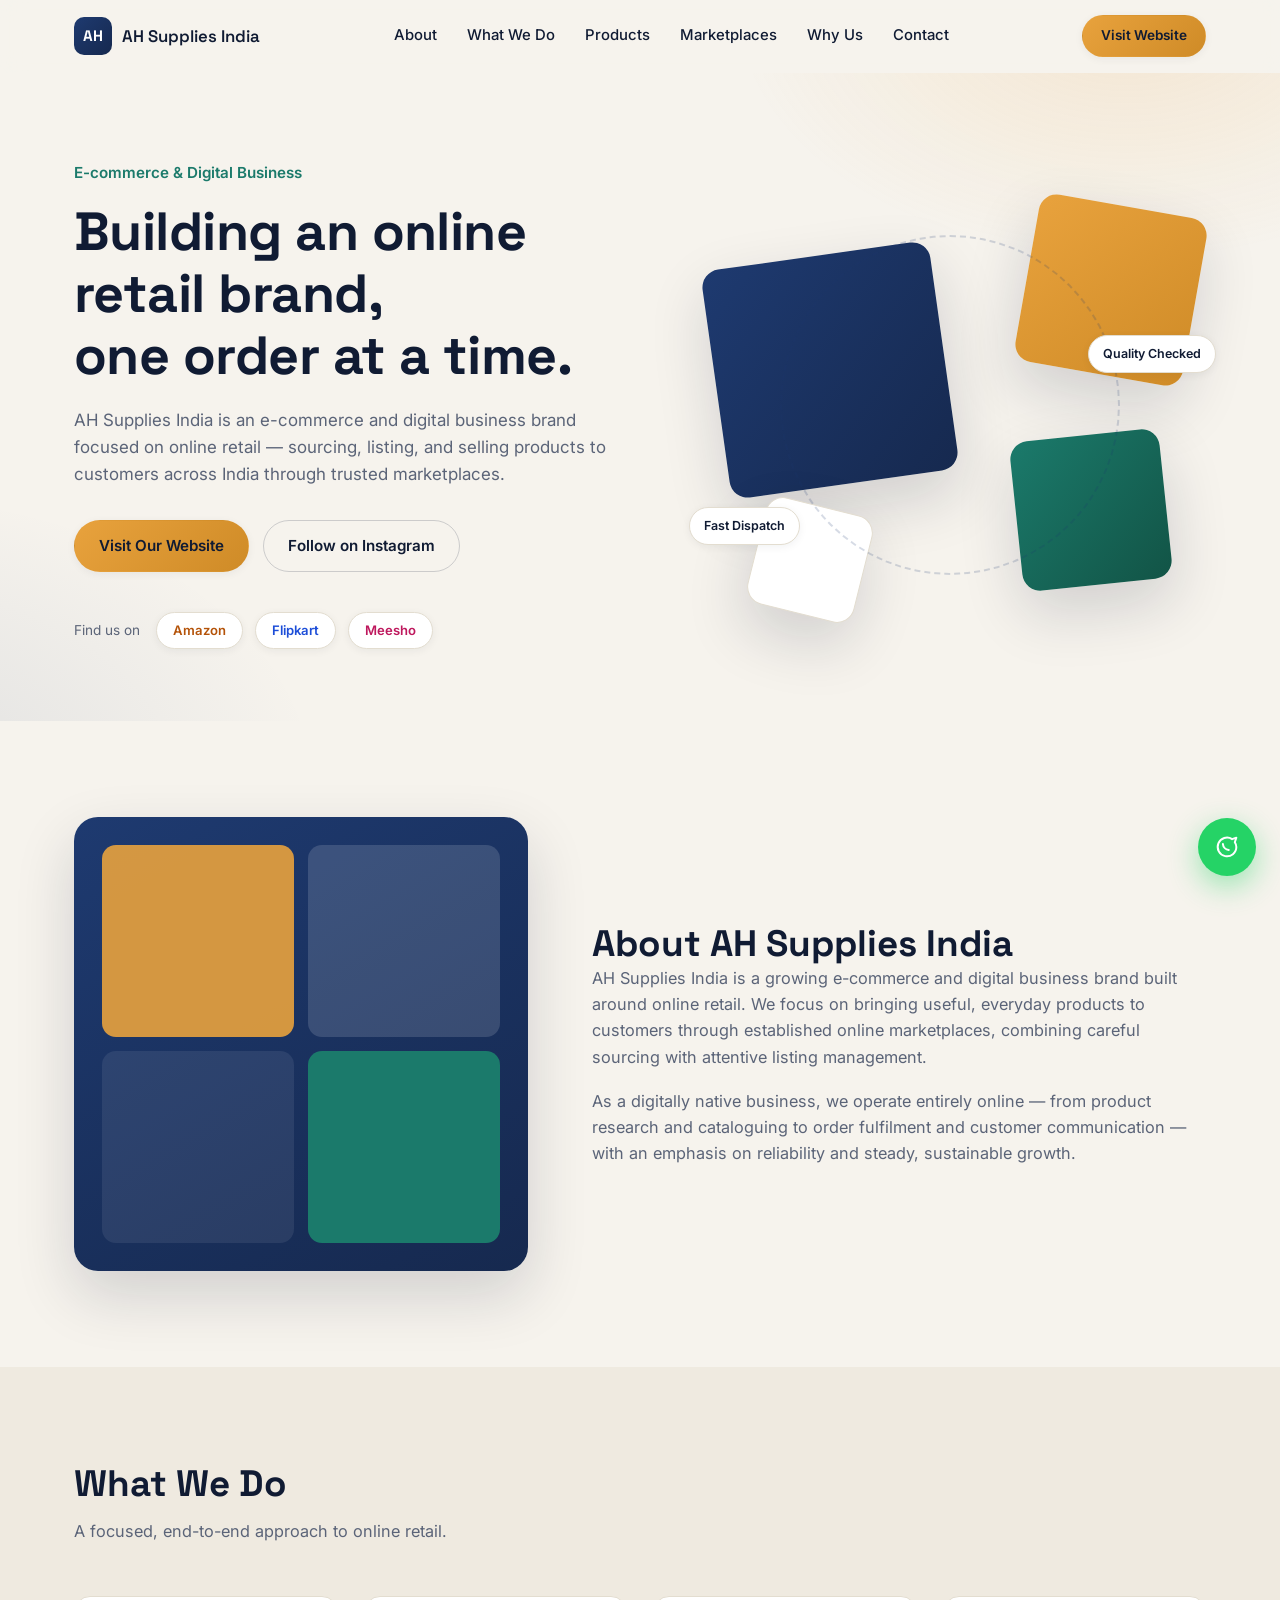
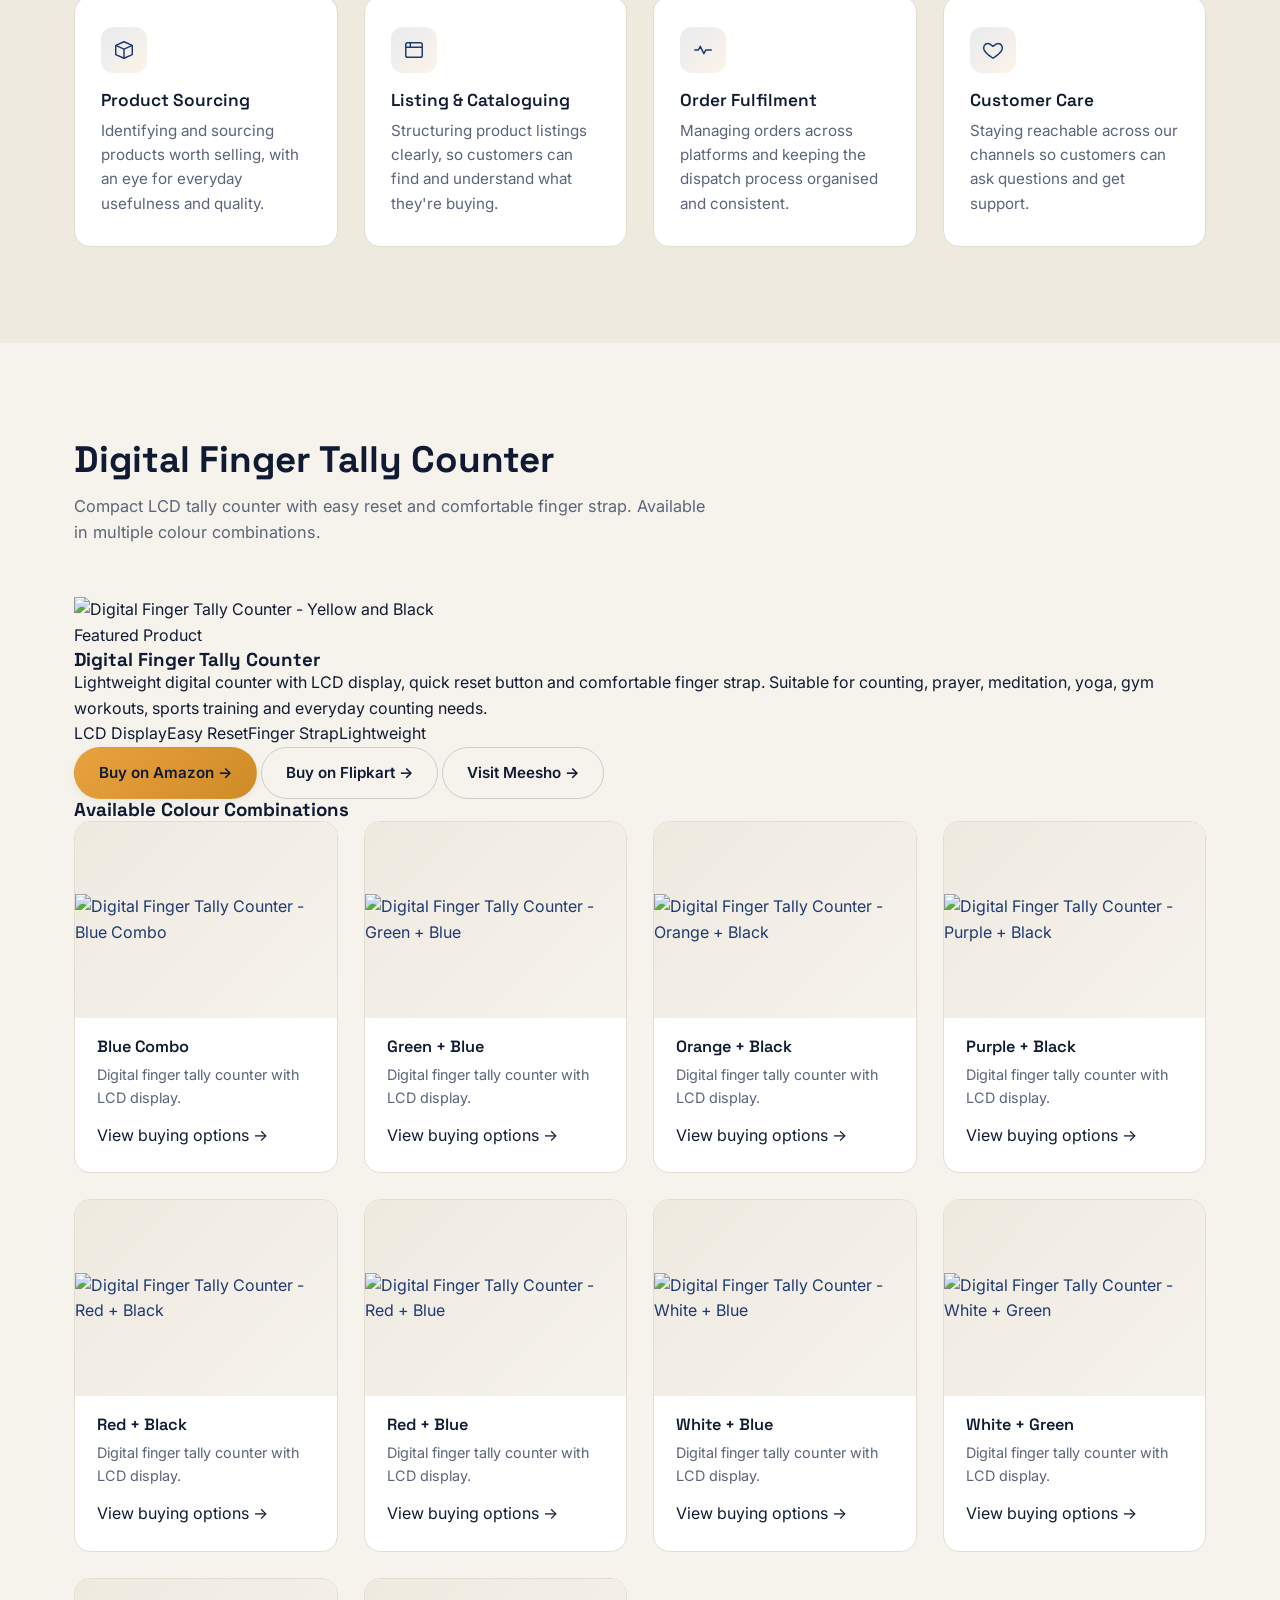
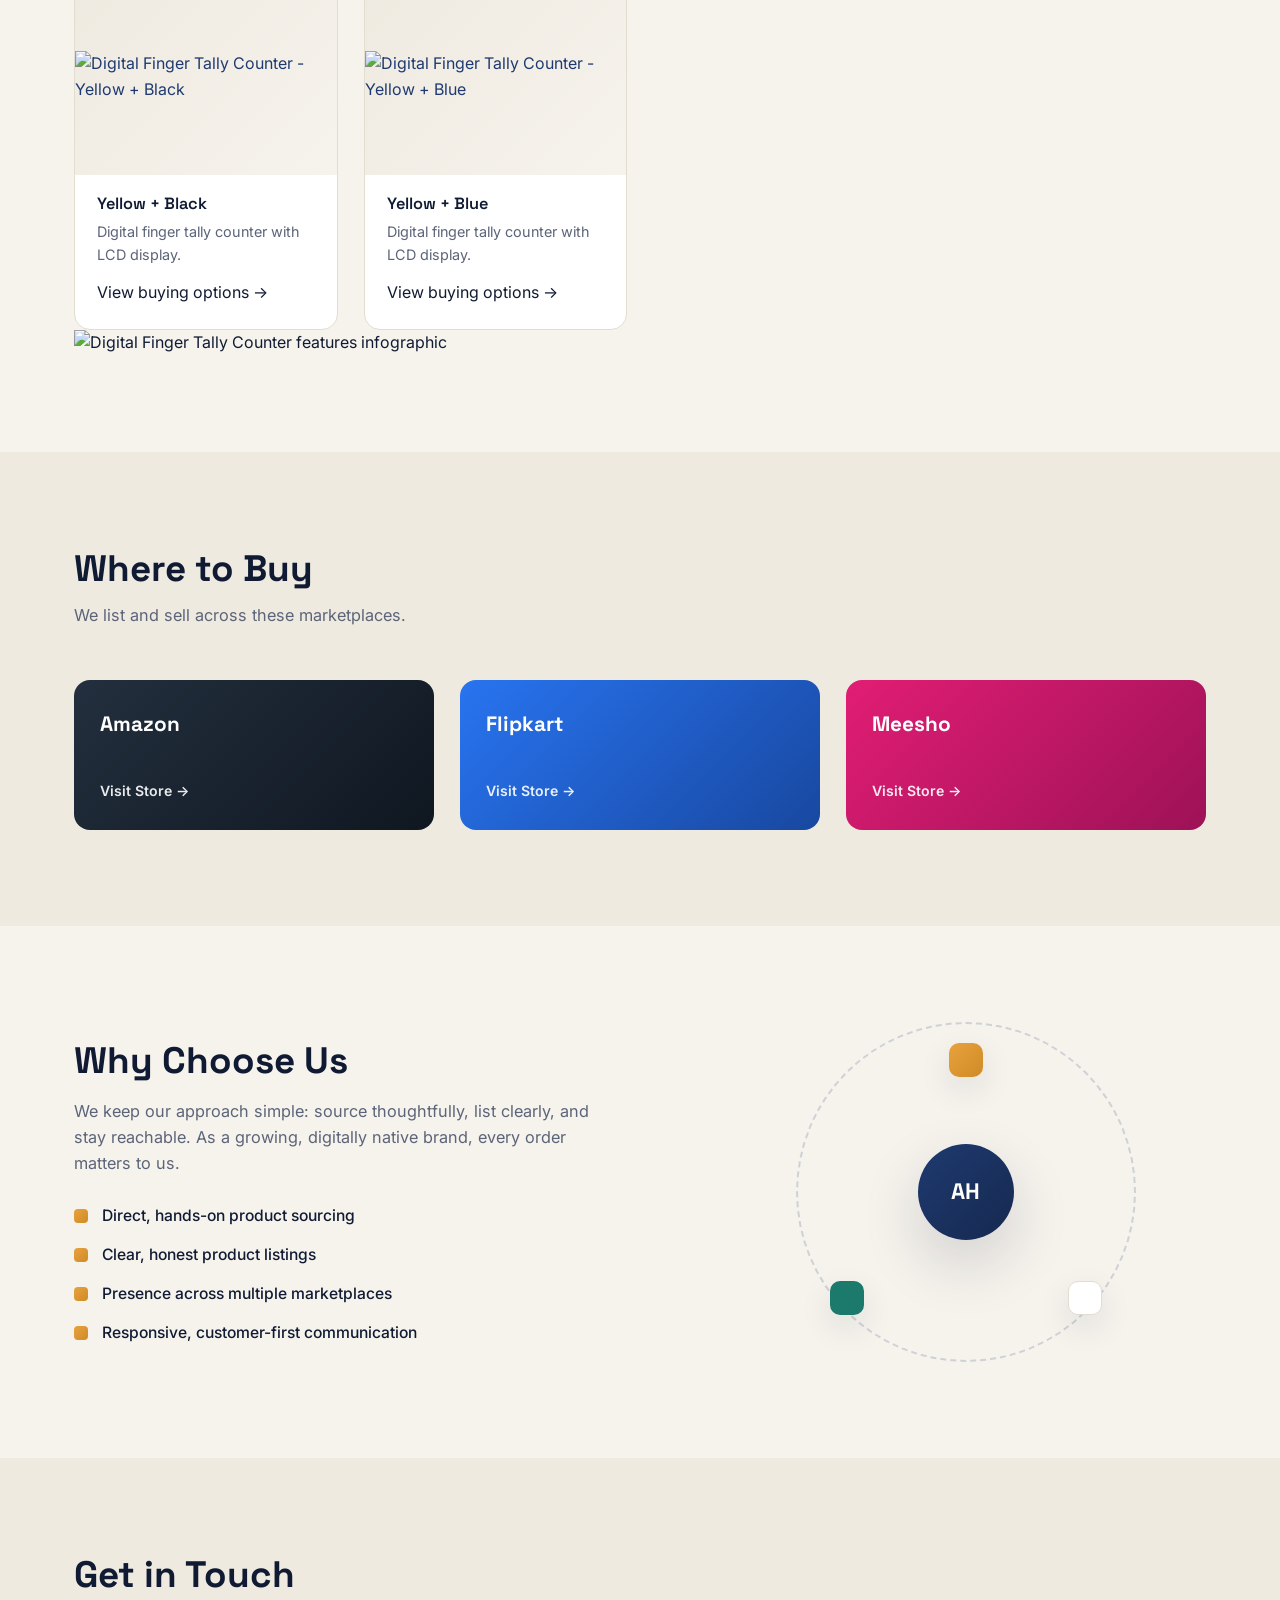
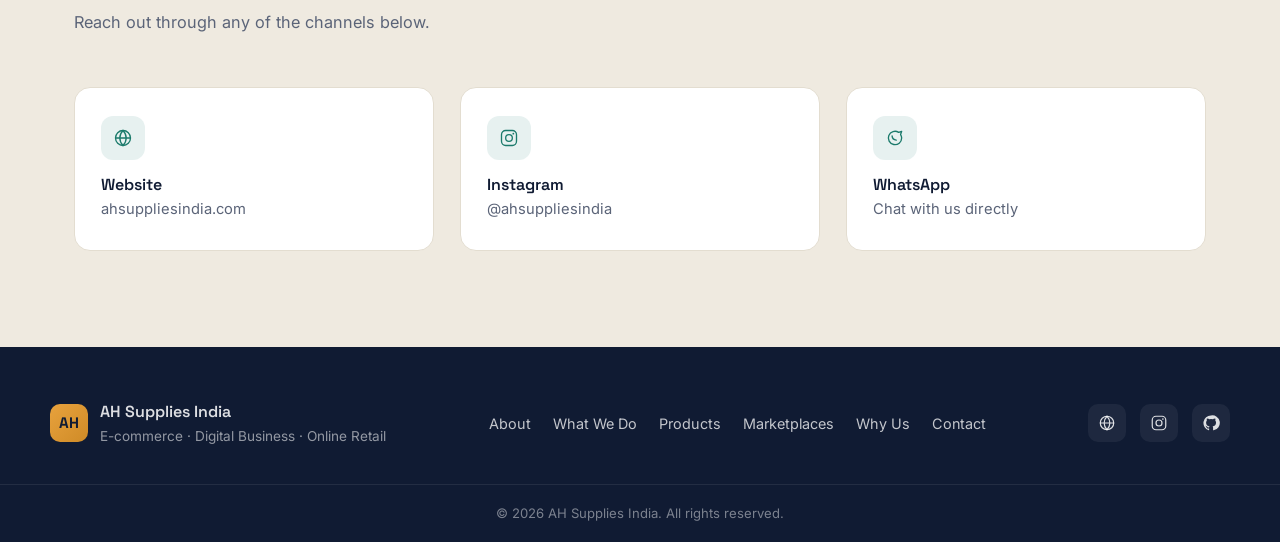
==== commit f068cc53: "Add files via upload" ====
--- a/index.html
+++ b/index.html
@@ -163,45 +163,76 @@
   <section class="section" id="products">
     <div class="container">
       <div class="section__head reveal">
-        <h2 class="section__title">Products</h2>
-        <p class="section__lede">A preview of our catalogue — details coming soon.</p>
-      </div>
-
-      <div class="grid grid--3">
-        <div class="product-card reveal">
-          <div class="product-card__img" aria-hidden="true">
-            <svg viewBox="0 0 24 24" fill="none"><path d="M21 8 12 3 3 8l9 5 9-5Z" stroke="currentColor" stroke-width="1.4" stroke-linejoin="round"/><path d="M3 8v8l9 5 9-5V8M12 13v8" stroke="currentColor" stroke-width="1.4" stroke-linejoin="round"/></svg>
-          </div>
-          <div class="product-card__body">
-            <h3>Product Name Placeholder</h3>
-            <p>Add a short description of this product here.</p>
-            <span class="product-card__price">₹ —</span>
-          </div>
-        </div>
-
-        <div class="product-card reveal">
-          <div class="product-card__img" aria-hidden="true">
-            <svg viewBox="0 0 24 24" fill="none"><path d="M21 8 12 3 3 8l9 5 9-5Z" stroke="currentColor" stroke-width="1.4" stroke-linejoin="round"/><path d="M3 8v8l9 5 9-5V8M12 13v8" stroke="currentColor" stroke-width="1.4" stroke-linejoin="round"/></svg>
-          </div>
-          <div class="product-card__body">
-            <h3>Product Name Placeholder</h3>
-            <p>Add a short description of this product here.</p>
-            <span class="product-card__price">₹ —</span>
-          </div>
-        </div>
-
-        <div class="product-card reveal">
-          <div class="product-card__img" aria-hidden="true">
-            <svg viewBox="0 0 24 24" fill="none"><path d="M21 8 12 3 3 8l9 5 9-5Z" stroke="currentColor" stroke-width="1.4" stroke-linejoin="round"/><path d="M3 8v8l9 5 9-5V8M12 13v8" stroke="currentColor" stroke-width="1.4" stroke-linejoin="round"/></svg>
-          </div>
-          <div class="product-card__body">
-            <h3>Product Name Placeholder</h3>
-            <p>Add a short description of this product here.</p>
-            <span class="product-card__price">₹ —</span>
-          </div>
-        </div>
-      </div>
-      <p class="products__note">Replace these placeholder cards with your real products, images and prices — see the guide beneath the code.</p>
+        <h2 class="section__title">Digital Finger Tally Counter</h2>
+        <p class="section__lede">Compact LCD tally counter with easy reset and comfortable finger strap. Available in multiple colour combinations.</p>
+      </div>
+
+      <div class="featured-product reveal">
+        <div class="featured-product__image">
+          <img src="products/yellow-black.jpg" alt="Digital Finger Tally Counter - Yellow and Black">
+        </div>
+        <div class="featured-product__content">
+          <span class="eyebrow-pill">Featured Product</span>
+          <h3>Digital Finger Tally Counter</h3>
+          <p>Lightweight digital counter with LCD display, quick reset button and comfortable finger strap. Suitable for counting, prayer, meditation, yoga, gym workouts, sports training and everyday counting needs.</p>
+          <div class="feature-pills">
+            <span>LCD Display</span><span>Easy Reset</span><span>Finger Strap</span><span>Lightweight</span>
+          </div>
+          <div class="product-actions">
+            <a class="btn btn--primary" href="https://www.amazon.in/dp/B0H2SLJCSX" target="_blank" rel="noopener">Buy on Amazon →</a>
+            <a class="btn btn--ghost" href="https://www.flipkart.com/ahsupplies-finger-counter-black-digital-tally/p/itma5fe77f06e3a2?pid=TYCHKGF3YCMG3KFB" target="_blank" rel="noopener">Buy on Flipkart →</a>
+            <a class="btn btn--ghost" href="https://www.meesho.com/AHSUPPLIES?_ms=3.0.1" target="_blank" rel="noopener">Visit Meesho →</a>
+          </div>
+        </div>
+      </div>
+
+      <h3 class="variants-title reveal">Available Colour Combinations</h3>
+      <div class="grid grid--4 product-variants">
+        <div class="product-card reveal">
+          <div class="product-card__img product-card__img--photo"><img src="products/blue-combo.jpg" alt="Digital Finger Tally Counter - Blue Combo" loading="lazy"></div>
+          <div class="product-card__body"><h3>Blue Combo</h3><p>Digital finger tally counter with LCD display.</p><a class="variant-link" href="#marketplaces">View buying options →</a></div>
+        </div>
+        <div class="product-card reveal">
+          <div class="product-card__img product-card__img--photo"><img src="products/green-blue.jpg" alt="Digital Finger Tally Counter - Green + Blue" loading="lazy"></div>
+          <div class="product-card__body"><h3>Green + Blue</h3><p>Digital finger tally counter with LCD display.</p><a class="variant-link" href="#marketplaces">View buying options →</a></div>
+        </div>
+        <div class="product-card reveal">
+          <div class="product-card__img product-card__img--photo"><img src="products/orange-black.jpg" alt="Digital Finger Tally Counter - Orange + Black" loading="lazy"></div>
+          <div class="product-card__body"><h3>Orange + Black</h3><p>Digital finger tally counter with LCD display.</p><a class="variant-link" href="#marketplaces">View buying options →</a></div>
+        </div>
+        <div class="product-card reveal">
+          <div class="product-card__img product-card__img--photo"><img src="products/purple-black.jpg" alt="Digital Finger Tally Counter - Purple + Black" loading="lazy"></div>
+          <div class="product-card__body"><h3>Purple + Black</h3><p>Digital finger tally counter with LCD display.</p><a class="variant-link" href="#marketplaces">View buying options →</a></div>
+        </div>
+        <div class="product-card reveal">
+          <div class="product-card__img product-card__img--photo"><img src="products/red-black.jpg" alt="Digital Finger Tally Counter - Red + Black" loading="lazy"></div>
+          <div class="product-card__body"><h3>Red + Black</h3><p>Digital finger tally counter with LCD display.</p><a class="variant-link" href="#marketplaces">View buying options →</a></div>
+        </div>
+        <div class="product-card reveal">
+          <div class="product-card__img product-card__img--photo"><img src="products/red-blue.jpg" alt="Digital Finger Tally Counter - Red + Blue" loading="lazy"></div>
+          <div class="product-card__body"><h3>Red + Blue</h3><p>Digital finger tally counter with LCD display.</p><a class="variant-link" href="#marketplaces">View buying options →</a></div>
+        </div>
+        <div class="product-card reveal">
+          <div class="product-card__img product-card__img--photo"><img src="products/white-blue.jpg" alt="Digital Finger Tally Counter - White + Blue" loading="lazy"></div>
+          <div class="product-card__body"><h3>White + Blue</h3><p>Digital finger tally counter with LCD display.</p><a class="variant-link" href="#marketplaces">View buying options →</a></div>
+        </div>
+        <div class="product-card reveal">
+          <div class="product-card__img product-card__img--photo"><img src="products/white-green.jpg" alt="Digital Finger Tally Counter - White + Green" loading="lazy"></div>
+          <div class="product-card__body"><h3>White + Green</h3><p>Digital finger tally counter with LCD display.</p><a class="variant-link" href="#marketplaces">View buying options →</a></div>
+        </div>
+        <div class="product-card reveal">
+          <div class="product-card__img product-card__img--photo"><img src="products/yellow-black.jpg" alt="Digital Finger Tally Counter - Yellow + Black" loading="lazy"></div>
+          <div class="product-card__body"><h3>Yellow + Black</h3><p>Digital finger tally counter with LCD display.</p><a class="variant-link" href="#marketplaces">View buying options →</a></div>
+        </div>
+        <div class="product-card reveal">
+          <div class="product-card__img product-card__img--photo"><img src="products/yellow-blue.jpg" alt="Digital Finger Tally Counter - Yellow + Blue" loading="lazy"></div>
+          <div class="product-card__body"><h3>Yellow + Blue</h3><p>Digital finger tally counter with LCD display.</p><a class="variant-link" href="#marketplaces">View buying options →</a></div>
+        </div>
+      </div>
+
+      <div class="feature-banner reveal">
+        <img src="products/features-yellow-black.png" alt="Digital Finger Tally Counter features infographic" loading="lazy">
+      </div>
     </div>
   </section>
 
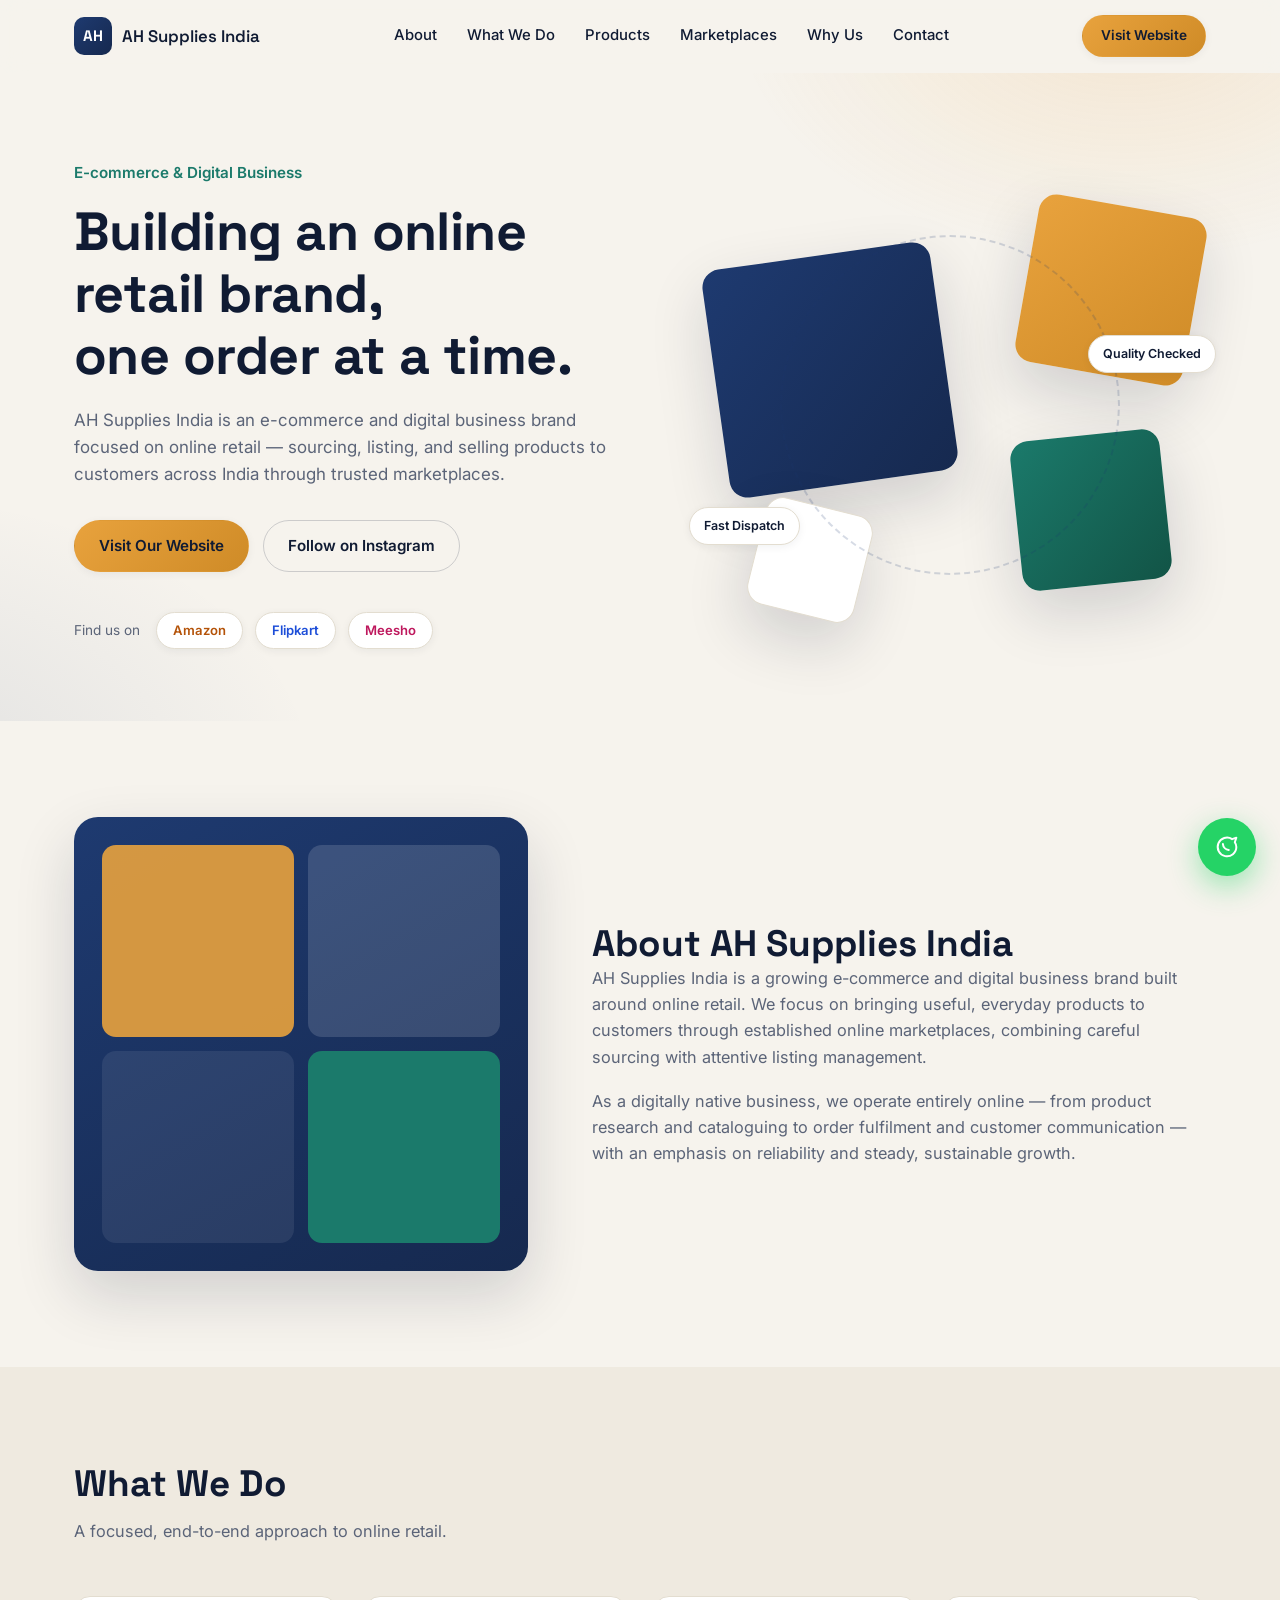
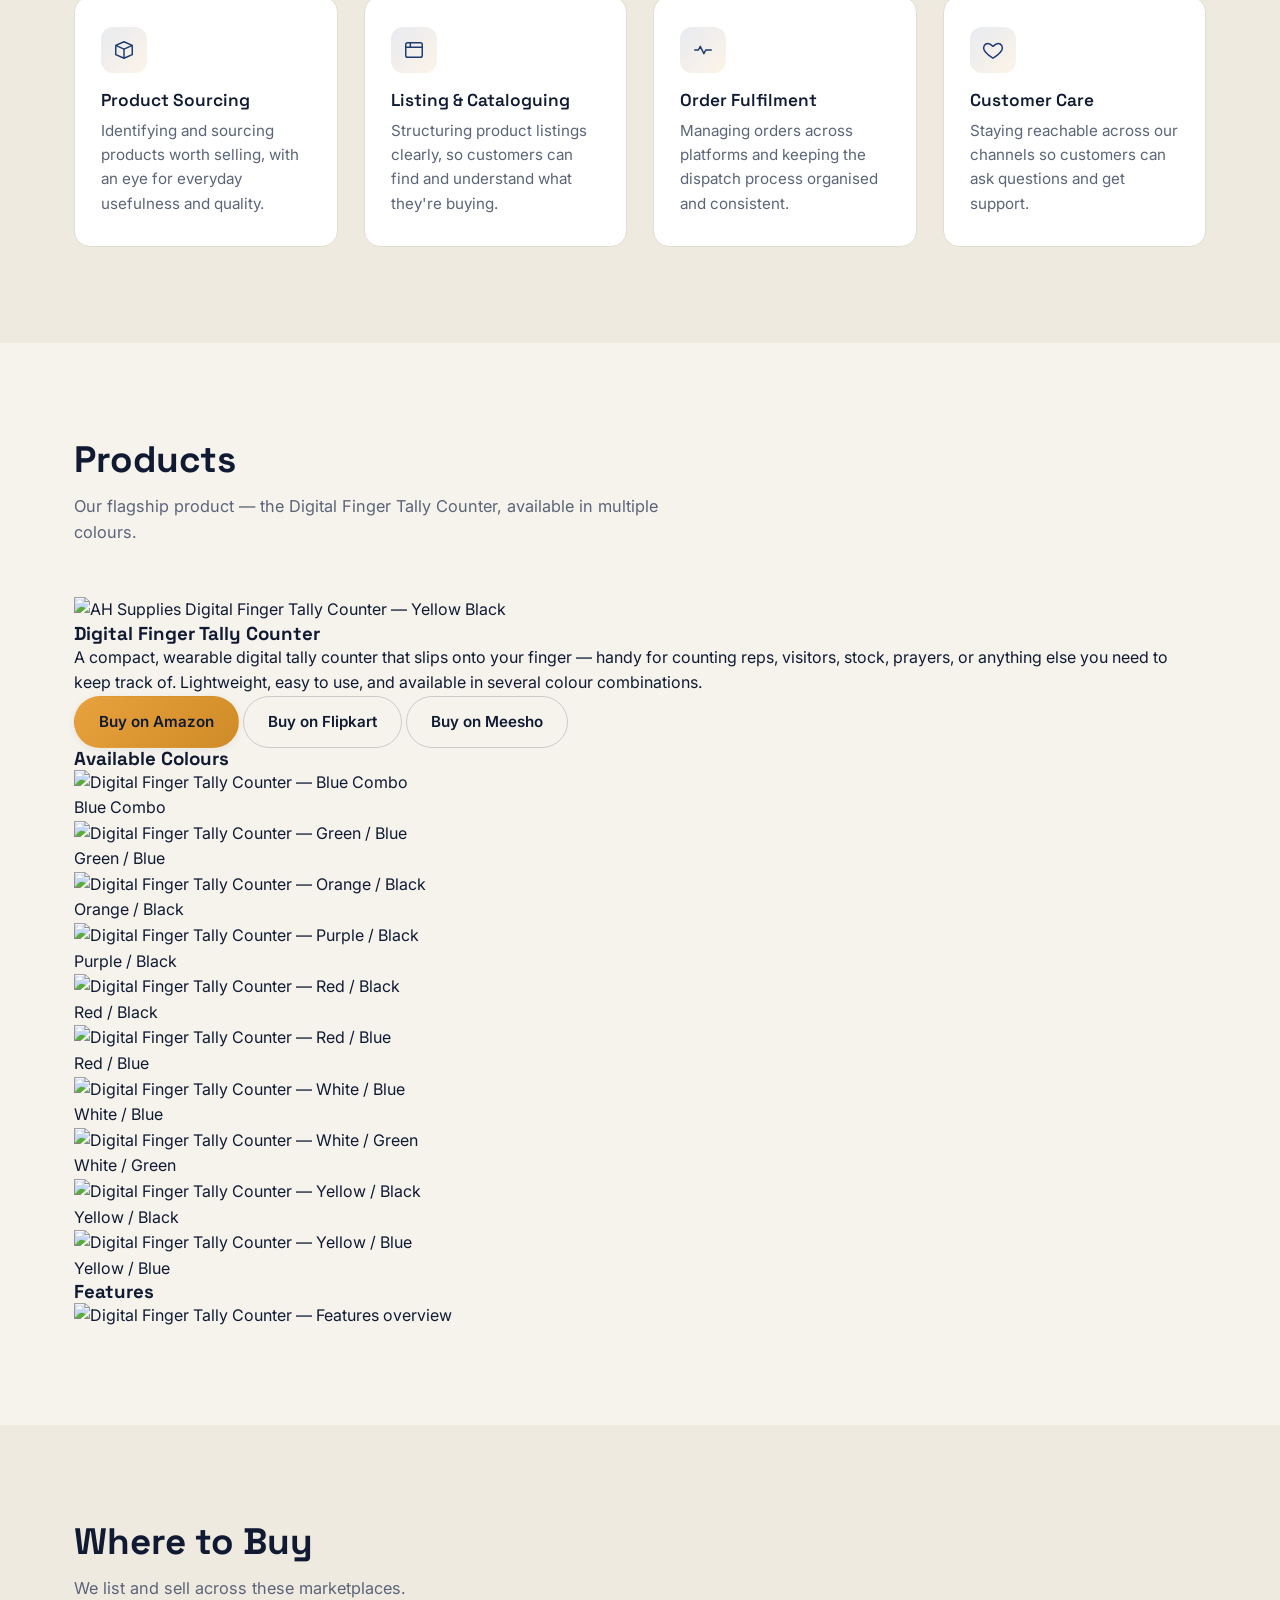
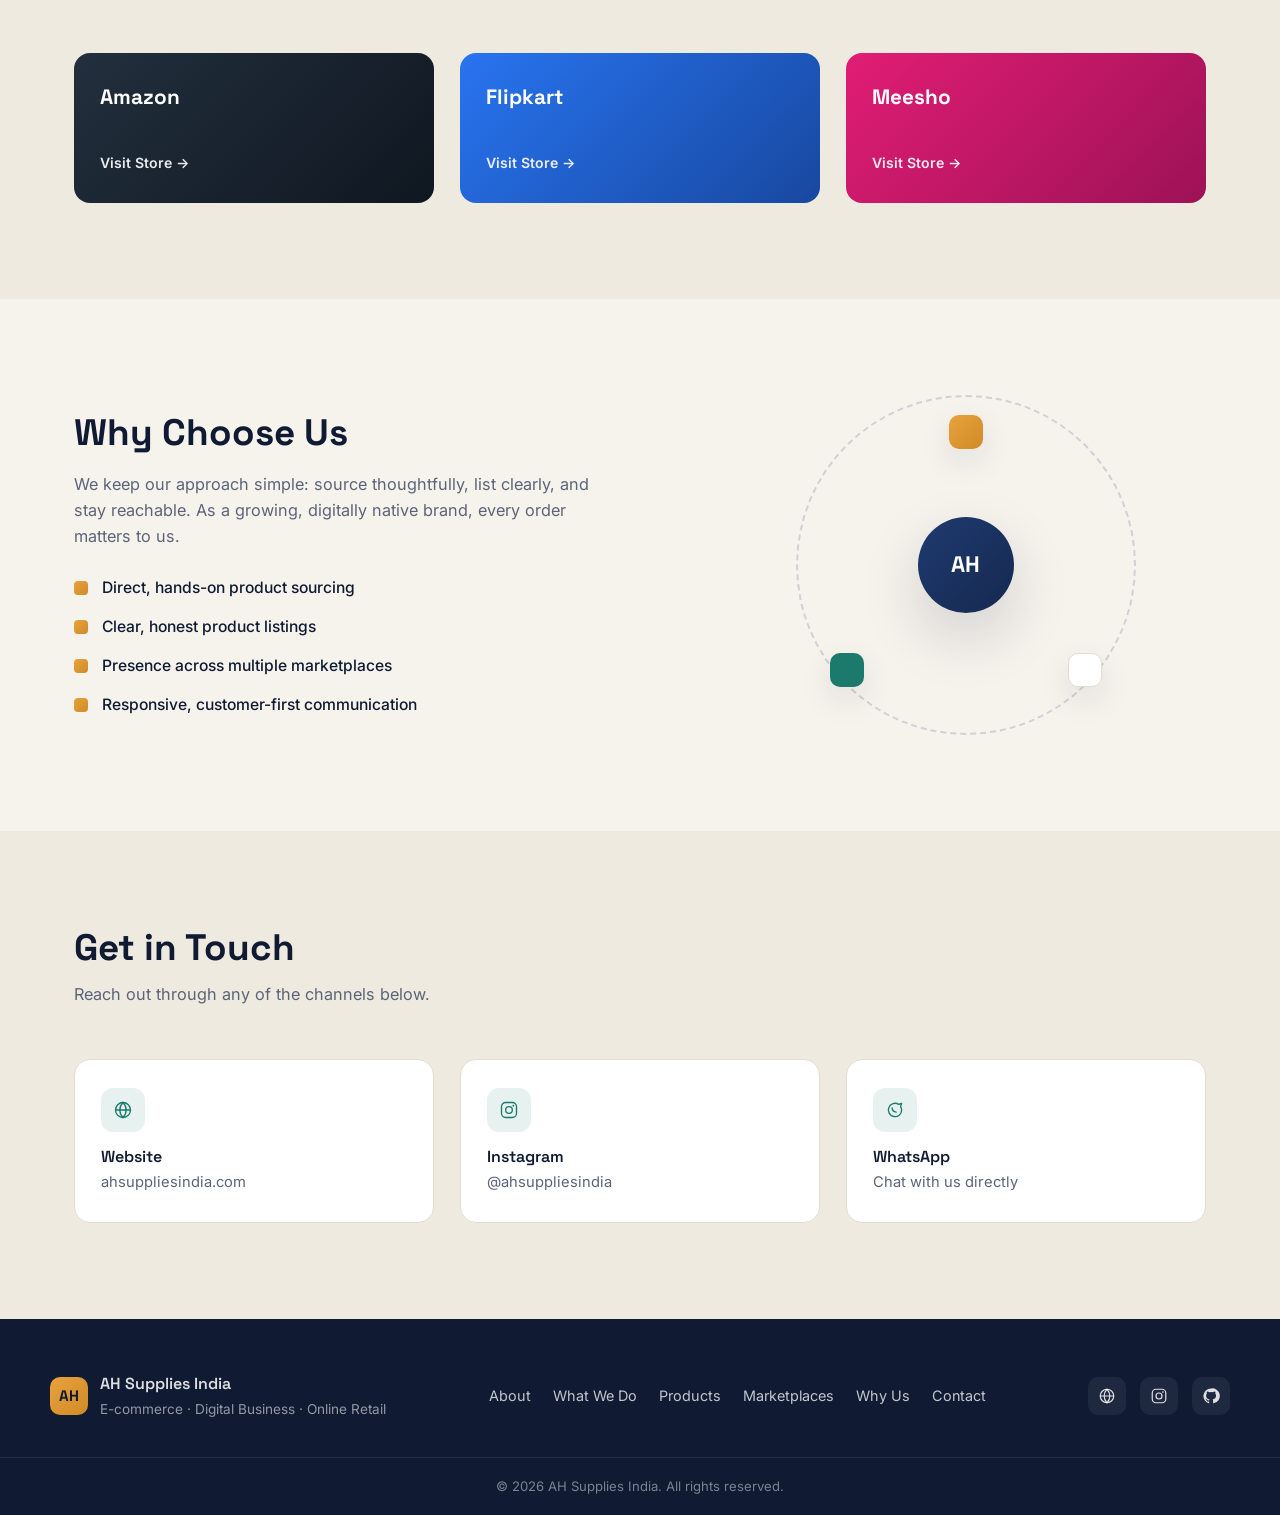
==== commit 69c665c9: "Add files via upload" ====
--- a/index.html
+++ b/index.html
@@ -163,75 +163,80 @@
   <section class="section" id="products">
     <div class="container">
       <div class="section__head reveal">
-        <h2 class="section__title">Digital Finger Tally Counter</h2>
-        <p class="section__lede">Compact LCD tally counter with easy reset and comfortable finger strap. Available in multiple colour combinations.</p>
-      </div>
-
-      <div class="featured-product reveal">
-        <div class="featured-product__image">
-          <img src="products/yellow-black.jpg" alt="Digital Finger Tally Counter - Yellow and Black">
-        </div>
-        <div class="featured-product__content">
-          <span class="eyebrow-pill">Featured Product</span>
+        <h2 class="section__title">Products</h2>
+        <p class="section__lede">Our flagship product — the Digital Finger Tally Counter, available in multiple colours.</p>
+      </div>
+
+      <!-- Featured product -->
+      <div class="product-hero reveal">
+        <div class="product-hero__image">
+          <img src="https://raw.githubusercontent.com/tajuddinhussain/ah-supplies-india/main/yellow-black.jpg" alt="AH Supplies Digital Finger Tally Counter — Yellow Black" loading="lazy">
+        </div>
+        <div class="product-hero__body">
           <h3>Digital Finger Tally Counter</h3>
-          <p>Lightweight digital counter with LCD display, quick reset button and comfortable finger strap. Suitable for counting, prayer, meditation, yoga, gym workouts, sports training and everyday counting needs.</p>
-          <div class="feature-pills">
-            <span>LCD Display</span><span>Easy Reset</span><span>Finger Strap</span><span>Lightweight</span>
-          </div>
-          <div class="product-actions">
-            <a class="btn btn--primary" href="https://www.amazon.in/dp/B0H2SLJCSX" target="_blank" rel="noopener">Buy on Amazon →</a>
-            <a class="btn btn--ghost" href="https://www.flipkart.com/ahsupplies-finger-counter-black-digital-tally/p/itma5fe77f06e3a2?pid=TYCHKGF3YCMG3KFB" target="_blank" rel="noopener">Buy on Flipkart →</a>
-            <a class="btn btn--ghost" href="https://www.meesho.com/AHSUPPLIES?_ms=3.0.1" target="_blank" rel="noopener">Visit Meesho →</a>
-          </div>
-        </div>
-      </div>
-
-      <h3 class="variants-title reveal">Available Colour Combinations</h3>
-      <div class="grid grid--4 product-variants">
-        <div class="product-card reveal">
-          <div class="product-card__img product-card__img--photo"><img src="products/blue-combo.jpg" alt="Digital Finger Tally Counter - Blue Combo" loading="lazy"></div>
-          <div class="product-card__body"><h3>Blue Combo</h3><p>Digital finger tally counter with LCD display.</p><a class="variant-link" href="#marketplaces">View buying options →</a></div>
-        </div>
-        <div class="product-card reveal">
-          <div class="product-card__img product-card__img--photo"><img src="products/green-blue.jpg" alt="Digital Finger Tally Counter - Green + Blue" loading="lazy"></div>
-          <div class="product-card__body"><h3>Green + Blue</h3><p>Digital finger tally counter with LCD display.</p><a class="variant-link" href="#marketplaces">View buying options →</a></div>
-        </div>
-        <div class="product-card reveal">
-          <div class="product-card__img product-card__img--photo"><img src="products/orange-black.jpg" alt="Digital Finger Tally Counter - Orange + Black" loading="lazy"></div>
-          <div class="product-card__body"><h3>Orange + Black</h3><p>Digital finger tally counter with LCD display.</p><a class="variant-link" href="#marketplaces">View buying options →</a></div>
-        </div>
-        <div class="product-card reveal">
-          <div class="product-card__img product-card__img--photo"><img src="products/purple-black.jpg" alt="Digital Finger Tally Counter - Purple + Black" loading="lazy"></div>
-          <div class="product-card__body"><h3>Purple + Black</h3><p>Digital finger tally counter with LCD display.</p><a class="variant-link" href="#marketplaces">View buying options →</a></div>
-        </div>
-        <div class="product-card reveal">
-          <div class="product-card__img product-card__img--photo"><img src="products/red-black.jpg" alt="Digital Finger Tally Counter - Red + Black" loading="lazy"></div>
-          <div class="product-card__body"><h3>Red + Black</h3><p>Digital finger tally counter with LCD display.</p><a class="variant-link" href="#marketplaces">View buying options →</a></div>
-        </div>
-        <div class="product-card reveal">
-          <div class="product-card__img product-card__img--photo"><img src="products/red-blue.jpg" alt="Digital Finger Tally Counter - Red + Blue" loading="lazy"></div>
-          <div class="product-card__body"><h3>Red + Blue</h3><p>Digital finger tally counter with LCD display.</p><a class="variant-link" href="#marketplaces">View buying options →</a></div>
-        </div>
-        <div class="product-card reveal">
-          <div class="product-card__img product-card__img--photo"><img src="products/white-blue.jpg" alt="Digital Finger Tally Counter - White + Blue" loading="lazy"></div>
-          <div class="product-card__body"><h3>White + Blue</h3><p>Digital finger tally counter with LCD display.</p><a class="variant-link" href="#marketplaces">View buying options →</a></div>
-        </div>
-        <div class="product-card reveal">
-          <div class="product-card__img product-card__img--photo"><img src="products/white-green.jpg" alt="Digital Finger Tally Counter - White + Green" loading="lazy"></div>
-          <div class="product-card__body"><h3>White + Green</h3><p>Digital finger tally counter with LCD display.</p><a class="variant-link" href="#marketplaces">View buying options →</a></div>
-        </div>
-        <div class="product-card reveal">
-          <div class="product-card__img product-card__img--photo"><img src="products/yellow-black.jpg" alt="Digital Finger Tally Counter - Yellow + Black" loading="lazy"></div>
-          <div class="product-card__body"><h3>Yellow + Black</h3><p>Digital finger tally counter with LCD display.</p><a class="variant-link" href="#marketplaces">View buying options →</a></div>
-        </div>
-        <div class="product-card reveal">
-          <div class="product-card__img product-card__img--photo"><img src="products/yellow-blue.jpg" alt="Digital Finger Tally Counter - Yellow + Blue" loading="lazy"></div>
-          <div class="product-card__body"><h3>Yellow + Blue</h3><p>Digital finger tally counter with LCD display.</p><a class="variant-link" href="#marketplaces">View buying options →</a></div>
-        </div>
-      </div>
-
-      <div class="feature-banner reveal">
-        <img src="products/features-yellow-black.png" alt="Digital Finger Tally Counter features infographic" loading="lazy">
+          <p>
+            A compact, wearable digital tally counter that slips onto your finger —
+            handy for counting reps, visitors, stock, prayers, or anything else you
+            need to keep track of. Lightweight, easy to use, and available in
+            several colour combinations.
+          </p>
+          <div class="product-hero__ctas">
+            <a href="https://www.amazon.in/dp/B0H2SLJCSX" target="_blank" rel="noopener" class="btn btn--primary">Buy on Amazon</a>
+            <a href="https://www.flipkart.com/ahsupplies-finger-counter-black-digital-tally/p/itma5fe77f06e3a2?pid=TYCHKGF3YCMG3KFB" target="_blank" rel="noopener" class="btn btn--ghost">Buy on Flipkart</a>
+            <a href="https://www.meesho.com/AHSUPPLIES?_ms=3.0.1" target="_blank" rel="noopener" class="btn btn--ghost">Buy on Meesho</a>
+          </div>
+        </div>
+      </div>
+
+      <!-- Colour variants -->
+      <h3 class="products__subhead reveal">Available Colours</h3>
+      <div class="color-grid">
+        <div class="color-swatch reveal">
+          <img src="https://raw.githubusercontent.com/tajuddinhussain/ah-supplies-india/main/blue-combo.jpg" alt="Digital Finger Tally Counter — Blue Combo" loading="lazy">
+          <span>Blue Combo</span>
+        </div>
+        <div class="color-swatch reveal">
+          <img src="https://raw.githubusercontent.com/tajuddinhussain/ah-supplies-india/main/green-blue.jpg" alt="Digital Finger Tally Counter — Green / Blue" loading="lazy">
+          <span>Green / Blue</span>
+        </div>
+        <div class="color-swatch reveal">
+          <img src="https://raw.githubusercontent.com/tajuddinhussain/ah-supplies-india/main/orange-black.jpg" alt="Digital Finger Tally Counter — Orange / Black" loading="lazy">
+          <span>Orange / Black</span>
+        </div>
+        <div class="color-swatch reveal">
+          <img src="https://raw.githubusercontent.com/tajuddinhussain/ah-supplies-india/main/purple-black.jpg" alt="Digital Finger Tally Counter — Purple / Black" loading="lazy">
+          <span>Purple / Black</span>
+        </div>
+        <div class="color-swatch reveal">
+          <img src="https://raw.githubusercontent.com/tajuddinhussain/ah-supplies-india/main/red-black.jpg" alt="Digital Finger Tally Counter — Red / Black" loading="lazy">
+          <span>Red / Black</span>
+        </div>
+        <div class="color-swatch reveal">
+          <img src="https://raw.githubusercontent.com/tajuddinhussain/ah-supplies-india/main/red-blue.jpg" alt="Digital Finger Tally Counter — Red / Blue" loading="lazy">
+          <span>Red / Blue</span>
+        </div>
+        <div class="color-swatch reveal">
+          <img src="https://raw.githubusercontent.com/tajuddinhussain/ah-supplies-india/main/white-blue.jpg" alt="Digital Finger Tally Counter — White / Blue" loading="lazy">
+          <span>White / Blue</span>
+        </div>
+        <div class="color-swatch reveal">
+          <img src="https://raw.githubusercontent.com/tajuddinhussain/ah-supplies-india/main/white-green.jpg" alt="Digital Finger Tally Counter — White / Green" loading="lazy">
+          <span>White / Green</span>
+        </div>
+        <div class="color-swatch reveal">
+          <img src="https://raw.githubusercontent.com/tajuddinhussain/ah-supplies-india/main/yellow-black.jpg" alt="Digital Finger Tally Counter — Yellow / Black" loading="lazy">
+          <span>Yellow / Black</span>
+        </div>
+        <div class="color-swatch reveal">
+          <img src="https://raw.githubusercontent.com/tajuddinhussain/ah-supplies-india/main/yellow-blue.jpg" alt="Digital Finger Tally Counter — Yellow / Blue" loading="lazy">
+          <span>Yellow / Blue</span>
+        </div>
+      </div>
+
+      <!-- Features -->
+      <h3 class="products__subhead reveal">Features</h3>
+      <div class="features-banner reveal">
+        <img src="https://raw.githubusercontent.com/tajuddinhussain/ah-supplies-india/main/features-yellow-black.png" alt="Digital Finger Tally Counter — Features overview" loading="lazy">
       </div>
     </div>
   </section>
